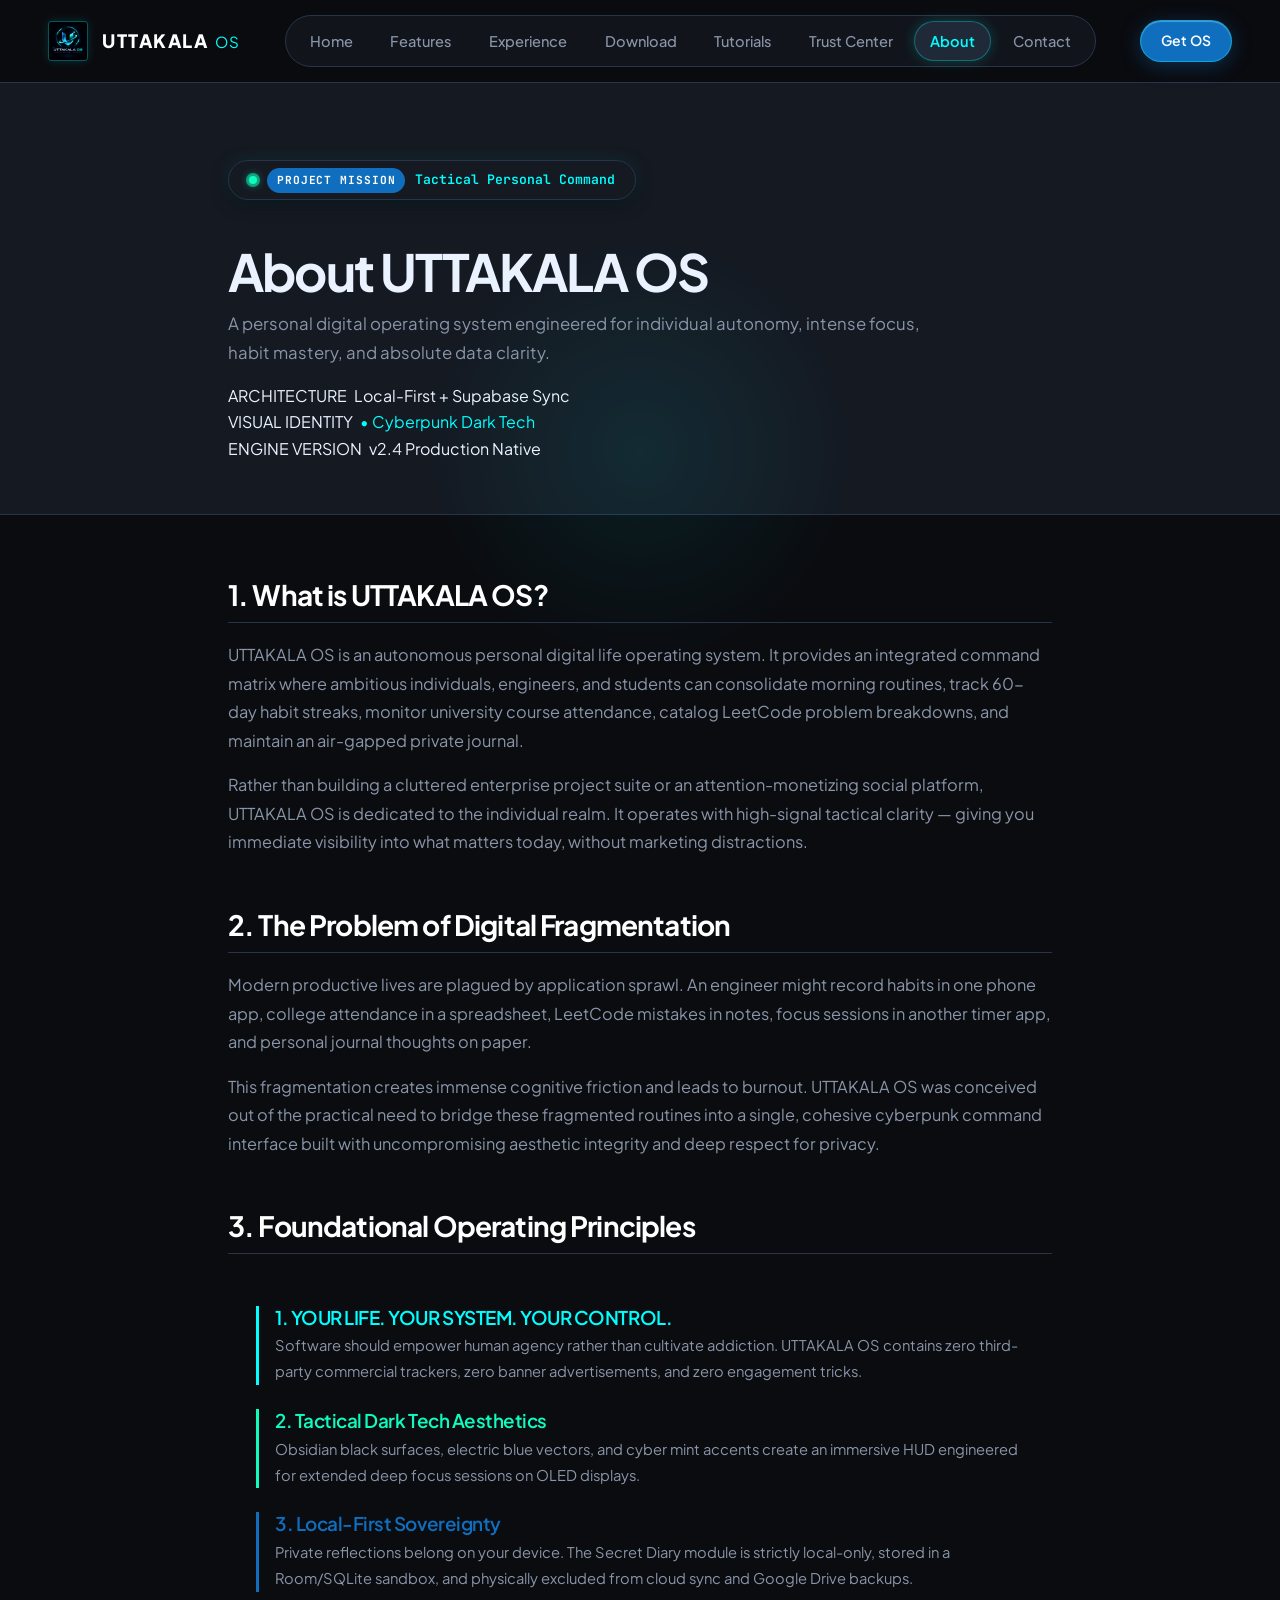
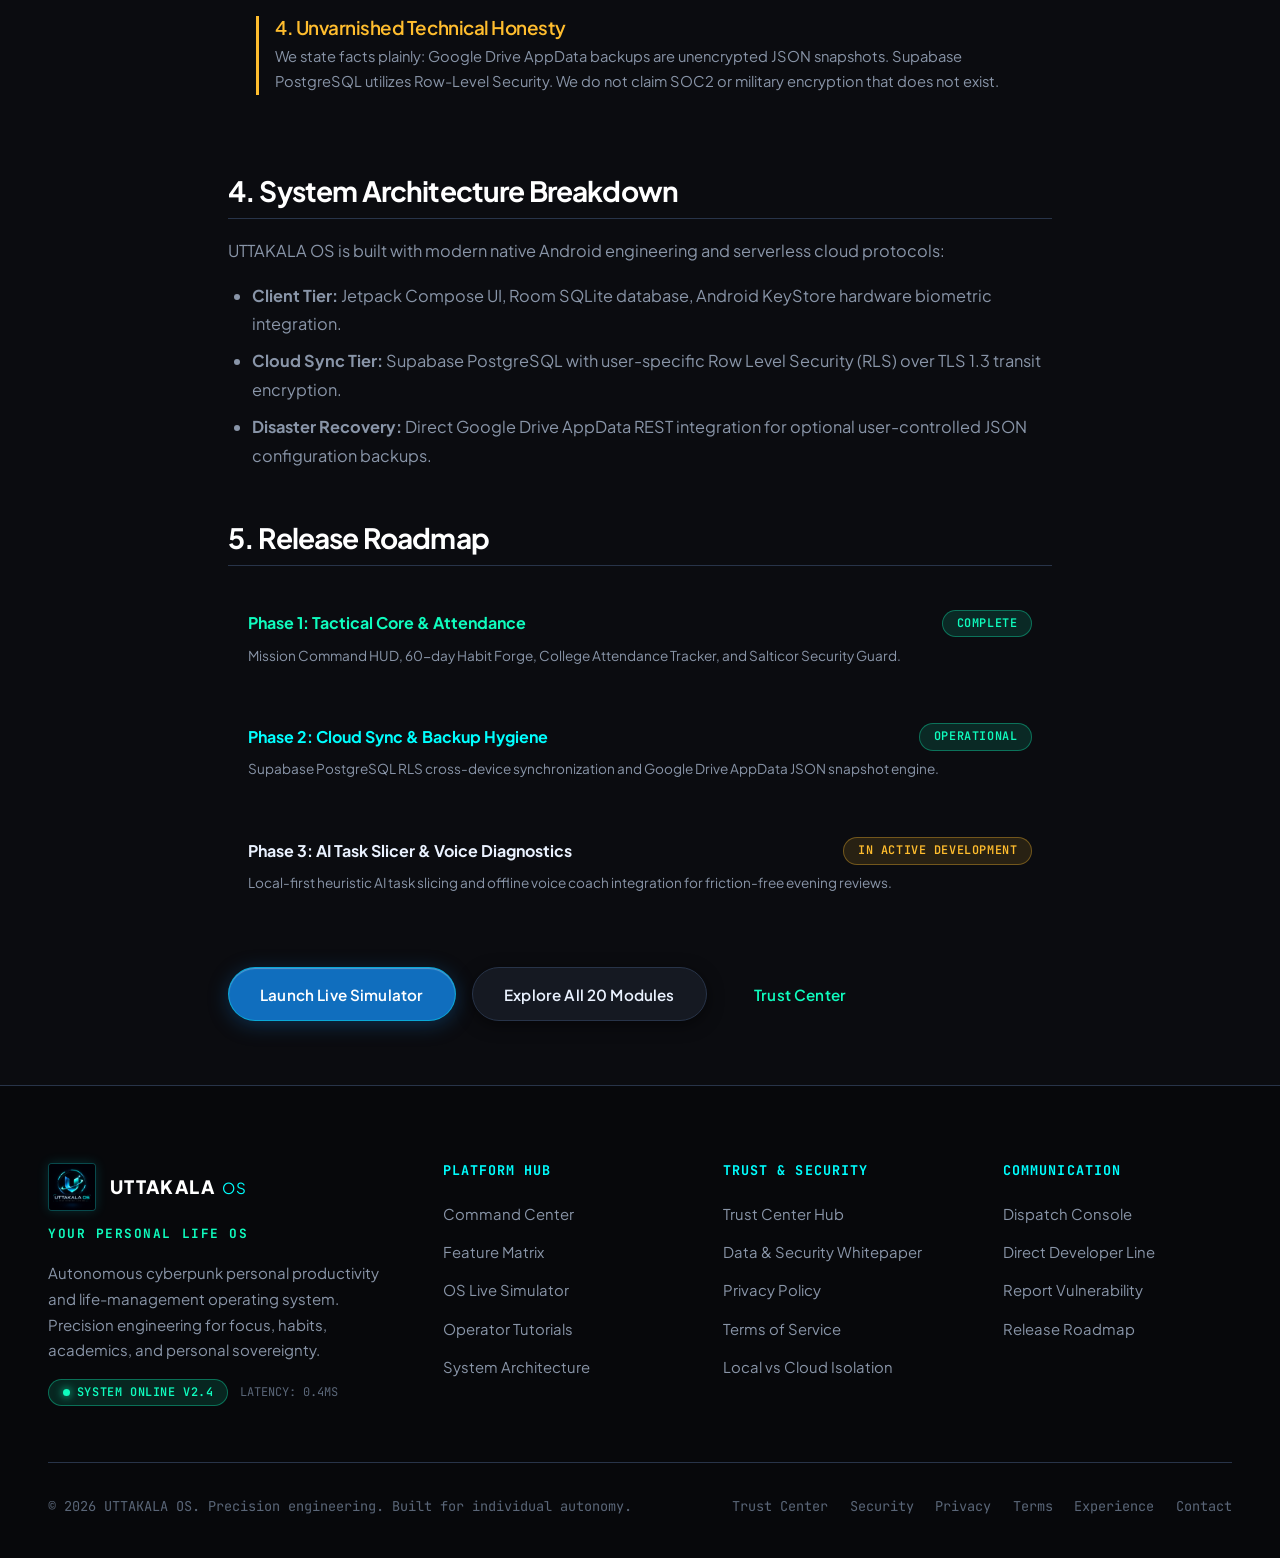
==== about.html @ 78f7bd68 "feat: publish UTTAKALA OS official website v3.0" ====
<!DOCTYPE html>
<html lang="en">
<head>
  <meta charset="UTF-8" />
  <meta name="viewport" content="width=device-width, initial-scale=1.0" />
  <title>About UTTAKALA OS — Philosophy, Architecture &amp; Vision</title>
  <meta name="description" content="Discover the origins, philosophy, and engineering foundations of UTTAKALA OS — an autonomous cyberpunk personal life operating system built for focus and sovereignty." />
  
  <link rel="canonical" href="https://YOUR-GITHUB-USERNAME.github.io/uttakala-os-website/about.html" />
    <!-- Favicon & Browser Branding -->
  <link rel="icon" type="image/svg+xml" href="./assets/images/favicon.svg" />
  <link rel="icon" type="image/png" sizes="32x32" href="./assets/images/favicon.png" />
  <link rel="apple-touch-icon" sizes="180x180" href="./assets/images/apple-touch-icon.png" />
  <meta name="theme-color" content="#0B0C10" />
  <meta name="msapplication-TileColor" content="#0B0C10" />

  <!-- Google Fonts: Plus Jakarta Sans & JetBrains Mono -->
  <link rel="preconnect" href="https://fonts.googleapis.com" />
  <link rel="preconnect" href="https://fonts.gstatic.com" crossorigin />
  <link href="https://fonts.googleapis.com/css2?family=JetBrains+Mono:wght@400;500;700&family=Plus+Jakarta+Sans:wght@300;400;500;600;700;800&display=swap" rel="stylesheet" />

  <!-- Main Stylesheet -->
  <link rel="stylesheet" href="./assets/css/style.css" />
</head>
<body>

  <!-- Ambient Light Orbs -->
  <div class="ambient-bg-glow" aria-hidden="true">
    <div class="ambient-orb-1"></div>
    <div class="ambient-orb-2"></div>
  </div>

  <!-- ================= SITE HEADER ================= -->
  <header class="site-header">
    <div class="container nav-container">
            <a href="./index.html" class="brand-link" aria-label="UTTAKALA OS Home">
        <img 
          src="./assets/images/uttakala-os-logo.png" 
          alt="UTTAKALA OS official logo" 
          class="brand-logo-img" 
          width="40" 
          height="40" 
          loading="eager" 
        />
        <span class="brand-title">
          <span class="brand-title-main">UTTAKALA</span>
          <span class="brand-title-sub">OS</span>
        </span>
      </a>

      <!-- Desktop Navigation -->
      <nav aria-label="Main Navigation">
        <ul class="nav-menu">
          <li class="nav-item"><a href="./index.html">Home</a></li>
          <li class="nav-item"><a href="./features.html">Features</a></li>
          <li class="nav-item"><a href="./experience.html">Experience</a></li>
          <li class="nav-item"><a href="./download.html">Download</a></li>
          <li class="nav-item"><a href="./tutorials.html">Tutorials</a></li>
          <li class="nav-item"><a href="./trust.html">Trust Center</a></li>
          <li class="nav-item"><a href="./about.html" class="active">About</a></li>
          <li class="nav-item"><a href="./contact.html">Contact</a></li>
        </ul>
      </nav>

      <!-- Desktop Action -->
      <div class="nav-actions">
        <a href="./download.html" class="btn btn-primary btn-sm btn-glow btn-magnetic">Get OS</a>
        <button class="mobile-nav-toggle" aria-label="Toggle navigation menu" aria-expanded="false">
          <svg class="icon-menu" viewBox="0 0 24 24" fill="none" stroke="currentColor" stroke-width="2" stroke-linecap="round" stroke-linejoin="round">
            <line x1="3" y1="12" x2="21" y2="12"></line>
            <line x1="3" y1="6" x2="21" y2="6"></line>
            <line x1="3" y1="18" x2="21" y2="18"></line>
          </svg>
          <svg class="icon-close" style="display:none;" viewBox="0 0 24 24" fill="none" stroke="currentColor" stroke-width="2" stroke-linecap="round" stroke-linejoin="round">
            <line x1="18" y1="6" x2="6" y2="18"></line>
            <line x1="6" y1="6" x2="18" y2="18"></line>
          </svg>
        </button>
      </div>
    </div>
  </header>

  <!-- Mobile Navigation Drawer -->
  <div class="mobile-drawer" role="dialog" aria-modal="true" aria-label="Mobile Navigation">
    <ul class="mobile-nav-list">
      <li><a href="./index.html">Home</a></li>
      <li><a href="./features.html">Features</a></li>
      <li><a href="./experience.html">Experience Simulator</a></li>
      <li><a href="./tutorials.html">Tutorials & Docs</a></li>
      <li><a href="./trust.html">Trust Center</a></li>
      <li><a href="./security.html">Data & Security</a></li>
      <li><a href="./privacy.html">Privacy Policy</a></li>
      <li><a href="./terms.html">Terms of Service</a></li>
      <li><a href="./about.html" class="active">About & Vision</a></li>
      <li><a href="./contact.html">Contact Support</a></li>
    </ul>
    <div class="mobile-drawer-cta">
      <a href="./experience.html" class="btn btn-primary">Launch Experience</a>
      <a href="./features.html" class="btn btn-secondary">Explore Features</a>
    </div>
  </div>

  <main>
    <!-- ================= EDITORIAL HEADER ================= -->
    <section class="doc-header">
      <div class="container container-narrow">
        <div class="hero-pill reveal">
          <span class="pulse-beacon"></span>
          <span class="hero-pill-tag">PROJECT MISSION</span>
          <span>Tactical Personal Command</span>
        </div>
        <h1 class="reveal delay-1" style="font-size: clamp(2rem, 4vw, 3.2rem); margin-top: 1rem; color: var(--text-primary);">
          About UTTAKALA OS
        </h1>
        <p class="reveal delay-2" style="color: var(--text-secondary); max-width: 720px; font-size: 1.05rem; margin-top: 0.75rem;">
          A personal digital operating system engineered for individual autonomy, intense focus, habit mastery, and absolute data clarity.
        </p>

        <div class="doc-meta-bar reveal delay-3">
          <div class="doc-meta-item">
            <span class="doc-meta-label">ARCHITECTURE</span>
            <span class="doc-meta-val">Local-First + Supabase Sync</span>
          </div>
          <div class="doc-meta-item">
            <span class="doc-meta-label">VISUAL IDENTITY</span>
            <span class="doc-meta-val" style="color: var(--highlight-cyan);">&bull; Cyberpunk Dark Tech</span>
          </div>
          <div class="doc-meta-item">
            <span class="doc-meta-label">ENGINE VERSION</span>
            <span class="doc-meta-val">v2.4 Production Native</span>
          </div>
        </div>
      </div>
    </section>

    <!-- ================= EDITORIAL BODY ================= -->
    <section class="doc-body">
      <div class="container container-narrow">
        
        <!-- 1. What is UTTAKALA OS? -->
        <article class="doc-section reveal">
          <h2>1. What is UTTAKALA OS?</h2>
          <p>
            UTTAKALA OS is an autonomous personal digital life operating system. It provides an integrated command matrix where ambitious individuals, engineers, and students can consolidate morning routines, track 60-day habit streaks, monitor university course attendance, catalog LeetCode problem breakdowns, and maintain an air-gapped private journal.
          </p>
          <p>
            Rather than building a cluttered enterprise project suite or an attention-monetizing social platform, UTTAKALA OS is dedicated to the individual realm. It operates with high-signal tactical clarity — giving you immediate visibility into what matters today, without marketing distractions.
          </p>
        </article>

        <!-- 2. Why It Was Created -->
        <article class="doc-section reveal delay-1">
          <h2>2. The Problem of Digital Fragmentation</h2>
          <p>
            Modern productive lives are plagued by application sprawl. An engineer might record habits in one phone app, college attendance in a spreadsheet, LeetCode mistakes in notes, focus sessions in another timer app, and personal journal thoughts on paper.
          </p>
          <p>
            This fragmentation creates immense cognitive friction and leads to burnout. UTTAKALA OS was conceived out of the practical need to bridge these fragmented routines into a single, cohesive cyberpunk command interface built with uncompromising aesthetic integrity and deep respect for privacy.
          </p>
        </article>

        <!-- 3. Core Principles -->
        <article class="doc-section reveal delay-2">
          <h2>3. Foundational Operating Principles</h2>
          <div class="hud-panel" style="margin: 1.5rem 0; padding: 1.75rem;">
            <div style="display: flex; flex-direction: column; gap: 1.5rem;">
              
              <div style="border-left: 3px solid var(--highlight-cyan); padding-left: 1rem;">
                <h4 style="color: var(--highlight-cyan); margin-bottom: 0.35rem;">1. YOUR LIFE. YOUR SYSTEM. YOUR CONTROL.</h4>
                <p style="margin-bottom: 0; font-size: 0.92rem; color: var(--text-secondary);">
                  Software should empower human agency rather than cultivate addiction. UTTAKALA OS contains zero third-party commercial trackers, zero banner advertisements, and zero engagement tricks.
                </p>
              </div>

              <div style="border-left: 3px solid var(--accent-mint); padding-left: 1rem;">
                <h4 style="color: var(--accent-mint); margin-bottom: 0.35rem;">2. Tactical Dark Tech Aesthetics</h4>
                <p style="margin-bottom: 0; font-size: 0.92rem; color: var(--text-secondary);">
                  Obsidian black surfaces, electric blue vectors, and cyber mint accents create an immersive HUD engineered for extended deep focus sessions on OLED displays.
                </p>
              </div>

              <div style="border-left: 3px solid var(--primary-blue); padding-left: 1rem;">
                <h4 style="color: var(--primary-blue); margin-bottom: 0.35rem;">3. Local-First Sovereignty</h4>
                <p style="margin-bottom: 0; font-size: 0.92rem; color: var(--text-secondary);">
                  Private reflections belong on your device. The Secret Diary module is strictly local-only, stored in a Room/SQLite sandbox, and physically excluded from cloud sync and Google Drive backups.
                </p>
              </div>

              <div style="border-left: 3px solid #FFBD2E; padding-left: 1rem;">
                <h4 style="color: #FFBD2E; margin-bottom: 0.35rem;">4. Unvarnished Technical Honesty</h4>
                <p style="margin-bottom: 0; font-size: 0.92rem; color: var(--text-secondary);">
                  We state facts plainly: Google Drive AppData backups are unencrypted JSON snapshots. Supabase PostgreSQL utilizes Row-Level Security. We do not claim SOC2 or military encryption that does not exist.
                </p>
              </div>

            </div>
          </div>
        </article>

        <!-- 4. System Architecture -->
        <article class="doc-section reveal delay-1" id="architecture">
          <h2>4. System Architecture Breakdown</h2>
          <p>
            UTTAKALA OS is built with modern native Android engineering and serverless cloud protocols:
          </p>
          <ul style="color: var(--text-secondary); line-height: 1.7; padding-left: 1.5rem;">
            <li><strong>Client Tier:</strong> Jetpack Compose UI, Room SQLite database, Android KeyStore hardware biometric integration.</li>
            <li><strong>Cloud Sync Tier:</strong> Supabase PostgreSQL with user-specific Row Level Security (RLS) over TLS 1.3 transit encryption.</li>
            <li><strong>Disaster Recovery:</strong> Direct Google Drive AppData REST integration for optional user-controlled JSON configuration backups.</li>
          </ul>
        </article>

        <!-- 5. Long-Term Roadmap -->
        <article class="doc-section reveal delay-2" id="roadmap">
          <h2>5. Release Roadmap</h2>
          <div style="display: flex; flex-direction: column; gap: 1rem; margin: 1.5rem 0;">
            <div class="hud-panel" style="padding: 1.25rem;">
              <div style="display: flex; justify-content: space-between; align-items: center; margin-bottom: 0.4rem;">
                <strong style="color: var(--accent-mint);">Phase 1: Tactical Core &amp; Attendance</strong>
                <span class="badge badge-available">Complete</span>
              </div>
              <p style="font-size: 0.85rem; color: var(--text-secondary); margin: 0;">
                Mission Command HUD, 60-day Habit Forge, College Attendance Tracker, and Salticor Security Guard.
              </p>
            </div>

            <div class="hud-panel" style="padding: 1.25rem;">
              <div style="display: flex; justify-content: space-between; align-items: center; margin-bottom: 0.4rem;">
                <strong style="color: var(--highlight-cyan);">Phase 2: Cloud Sync &amp; Backup Hygiene</strong>
                <span class="badge badge-available">Operational</span>
              </div>
              <p style="font-size: 0.85rem; color: var(--text-secondary); margin: 0;">
                Supabase PostgreSQL RLS cross-device synchronization and Google Drive AppData JSON snapshot engine.
              </p>
            </div>

            <div class="hud-panel" style="padding: 1.25rem;">
              <div style="display: flex; justify-content: space-between; align-items: center; margin-bottom: 0.4rem;">
                <strong style="color: #FFBD2E);">Phase 3: AI Task Slicer &amp; Voice Diagnostics</strong>
                <span class="badge badge-dev">In Active Development</span>
              </div>
              <p style="font-size: 0.85rem; color: var(--text-secondary); margin: 0;">
                Local-first heuristic AI task slicing and offline voice coach integration for friction-free evening reviews.
              </p>
            </div>
          </div>
        </article>

        <!-- Action Links -->
        <div style="margin-top: 2.5rem; display: flex; gap: 1rem; flex-wrap: wrap;" class="reveal">
          <a href="./experience.html" class="btn btn-primary btn-magnetic">Launch Live Simulator</a>
          <a href="./features.html" class="btn btn-secondary btn-magnetic">Explore All 20 Modules</a>
          <a href="./trust.html" class="btn btn-ghost btn-magnetic">Trust Center</a>
        </div>

      </div>
    </section>
  </main>

  <!-- ================= SITE FOOTER ================= -->
  <footer class="site-footer">
    <div class="container">
      <div class="footer-top">
                <div class="footer-brand">
          <a href="./index.html" class="footer-brand-link" aria-label="UTTAKALA OS Home">
            <img 
              src="./assets/images/uttakala-os-logo.png" 
              alt="UTTAKALA OS official logo" 
              class="footer-brand-logo" 
              width="48" 
              height="48" 
              loading="lazy" 
            />
            <div class="brand-title">
              <span class="brand-title-main">UTTAKALA</span>
              <span class="brand-title-sub">OS</span>
            </div>
          </a>
          <div class="footer-tagline">Your Personal Life OS</div>
          <p>
            Autonomous cyberpunk personal productivity and life-management operating system. Precision engineering for focus, habits, academics, and personal sovereignty.
          </p>
          <div style="margin-top: 1rem; display: flex; gap: 0.75rem; align-items: center;">
            <span class="badge badge-available"><span class="badge-dot"></span> System Online v2.4</span>
            <span style="font-family: var(--font-mono); font-size: 0.75rem; color: var(--text-muted);">LATENCY: 0.4MS</span>
          </div>
        </div>

        <div class="footer-col">
          <h4>Platform Hub</h4>
          <ul class="footer-links">
            <li><a href="./index.html">Command Center</a></li>
            <li><a href="./features.html">Feature Matrix</a></li>
            <li><a href="./experience.html">OS Live Simulator</a></li>
            <li><a href="./tutorials.html">Operator Tutorials</a></li>
            <li><a href="./about.html">System Architecture</a></li>
          </ul>
        </div>

        <div class="footer-col">
          <h4>Trust & Security</h4>
          <ul class="footer-links">
            <li><a href="./trust.html">Trust Center Hub</a></li>
            <li><a href="./security.html">Data & Security Whitepaper</a></li>
            <li><a href="./privacy.html">Privacy Policy</a></li>
            <li><a href="./terms.html">Terms of Service</a></li>
            <li><a href="./trust.html#compliance">Local vs Cloud Isolation</a></li>
          </ul>
        </div>

        <div class="footer-col">
          <h4>Communication</h4>
          <ul class="footer-links">
            <li><a href="./contact.html">Dispatch Console</a></li>
            <li><a href="mailto:uttakaladeba.codes@gmail.com">Direct Developer Line</a></li>
            <li><a href="./contact.html#security-report">Report Vulnerability</a></li>
            <li><a href="./about.html#roadmap">Release Roadmap</a></li>
          </ul>
        </div>
      </div>

      <div class="footer-bottom">
        <div>
          &copy; <span data-year>2026</span> UTTAKALA OS. Precision engineering. Built for individual autonomy.
        </div>
        <div class="footer-bottom-links">
          <a href="./trust.html">Trust Center</a>
          <a href="./security.html">Security</a>
          <a href="./privacy.html">Privacy</a>
          <a href="./terms.html">Terms</a>
          <a href="./experience.html">Experience</a>
          <a href="./contact.html">Contact</a>
        </div>
      </div>
    </div>
  </footer>

  <!-- Main JavaScript -->
  <script src="./assets/js/main.js"></script>
</body>
</html>
---- assets/css/style.css ----
/* ==========================================================================
   UTTAKALA OS — Cyberpunk Dark Tech Official Design System v3.0
   Obsidian Black #0B0C10 | Electric Blue #106EBE | Cyber Mint #0FFCBE | Electric Cyan #00FFFF
   ========================================================================== */

/* --- Custom Properties / Design Tokens --- */
:root {
  /* Core Cyberpunk Dark Tech Palette */
  --bg-obsidian: #0B0C10;           /* Primary Obsidian Black */
  --bg-surface: #151922;            /* Dark Tech Surface */
  --bg-surface-elevated: #202938;   /* Elevated HUD Surface */
  --bg-glass: rgba(21, 25, 34, 0.85);
  --bg-glass-card: rgba(32, 41, 56, 0.65);
  
  --primary-blue: #106EBE;          /* Electric Blue */
  --primary-blue-hover: #157dd8;
  --primary-blue-glow: rgba(16, 110, 190, 0.35);
  --primary-blue-subtle: rgba(16, 110, 190, 0.12);

  --accent-mint: #0FFCBE;           /* Cyber Mint */
  --accent-mint-hover: #34ffd0;
  --accent-mint-glow: rgba(15, 252, 190, 0.32);
  --accent-mint-subtle: rgba(15, 252, 190, 0.1);

  --highlight-cyan: #00FFFF;        /* Electric Cyan */
  --highlight-cyan-glow: rgba(0, 255, 255, 0.28);
  --highlight-cyan-subtle: rgba(0, 255, 255, 0.08);

  --text-primary: #EAF2FF;          /* Primary Light Ice Text */
  --text-secondary: #8995A8;        /* Slate Muted Text */
  --text-muted: #5A6678;           /* Subtle Dark Text */
  --border-color: #283449;          /* Precision Grid Borders */
  --border-subtle: rgba(40, 52, 73, 0.6);
  --border-glow: rgba(16, 110, 190, 0.5);

  /* Status Badges */
  --badge-avail-bg: rgba(15, 252, 190, 0.12);
  --badge-avail-text: #0FFCBE;
  --badge-avail-border: rgba(15, 252, 190, 0.35);

  --badge-dev-bg: rgba(255, 189, 46, 0.12);
  --badge-dev-text: #FFBD2E;
  --badge-dev-border: rgba(255, 189, 46, 0.35);

  --badge-planned-bg: rgba(137, 149, 168, 0.14);
  --badge-planned-text: #8995A8;
  --badge-planned-border: rgba(137, 149, 168, 0.3);

  /* Typography */
  --font-sans: 'Plus Jakarta Sans', -apple-system, BlinkMacSystemFont, 'Segoe UI', Roboto, sans-serif;
  --font-mono: 'JetBrains Mono', 'Fira Code', 'SF Mono', Consolas, monospace;

  /* Radii */
  --radius-xs: 4px;
  --radius-sm: 8px;
  --radius-md: 14px;
  --radius-lg: 20px;
  --radius-pill: 9999px;

  /* Shadows & Holographic Glows */
  --shadow-subtle: 0 4px 16px rgba(0, 0, 0, 0.5);
  --shadow-card: 0 8px 32px rgba(0, 0, 0, 0.65), 0 0 0 1px var(--border-color);
  --shadow-float: 0 20px 60px rgba(0, 0, 0, 0.8), 0 0 30px rgba(16, 110, 190, 0.2);
  --shadow-cyan-glow: 0 0 30px rgba(0, 255, 255, 0.25);
  --shadow-mint-glow: 0 0 30px rgba(15, 252, 190, 0.25);

  /* Transitions */
  --transition-fast: 160ms cubic-bezier(0.16, 1, 0.3, 1);
  --transition-normal: 280ms cubic-bezier(0.16, 1, 0.3, 1);
  --transition-slow: 500ms cubic-bezier(0.16, 1, 0.3, 1);
  --transition-bounce: 400ms cubic-bezier(0.34, 1.56, 0.64, 1);

  /* Layout */
  --container-max: 1240px;
  --container-narrow: 880px;
  --header-height: 82px;
}

/* --- Global Reset --- */
*, *::before, *::after {
  box-sizing: border-box;
  margin: 0;
  padding: 0;
}

html {
  font-size: 16px;
  scroll-behavior: smooth;
  -webkit-font-smoothing: antialiased;
  -moz-osx-font-smoothing: grayscale;
  background-color: var(--bg-obsidian);
  color: var(--text-primary);
}

body {
  font-family: var(--font-sans);
  background-color: var(--bg-obsidian);
  color: var(--text-primary);
  line-height: 1.65;
  min-height: 100vh;
  display: flex;
  flex-direction: column;
  overflow-x: hidden;
  position: relative;
}

/* --- Cyber Grid & Ambient Lighting Canvas --- */
.cyber-grid-canvas {
  position: fixed;
  top: 0;
  left: 0;
  right: 0;
  bottom: 0;
  pointer-events: none;
  z-index: 0;
  background-size: 48px 48px;
  background-image: 
    linear-gradient(to right, rgba(40, 52, 73, 0.22) 1px, transparent 1px),
    linear-gradient(to bottom, rgba(40, 52, 73, 0.22) 1px, transparent 1px);
  mask-image: radial-gradient(ellipse 90% 80% at 50% 30%, #000 30%, transparent 85%);
  -webkit-mask-image: radial-gradient(ellipse 90% 80% at 50% 30%, #000 30%, transparent 85%);
}

.ambient-light-orbs {
  position: absolute;
  top: 0;
  left: 50%;
  transform: translateX(-50%);
  width: 100vw;
  max-width: 1400px;
  height: 980px;
  pointer-events: none;
  z-index: 0;
  overflow: hidden;
}

.ambient-orb-blue {
  position: absolute;
  top: -140px;
  left: 10%;
  width: 620px;
  height: 620px;
  border-radius: 50%;
  background: radial-gradient(circle, rgba(16, 110, 190, 0.26) 0%, rgba(11, 12, 16, 0) 70%);
  filter: blur(80px);
  animation: orbShift 20s ease-in-out infinite alternate;
}

.ambient-orb-cyan {
  position: absolute;
  top: 100px;
  right: 10%;
  width: 580px;
  height: 580px;
  border-radius: 50%;
  background: radial-gradient(circle, rgba(0, 255, 255, 0.16) 0%, rgba(11, 12, 16, 0) 70%);
  filter: blur(85px);
  animation: orbShiftReverse 24s ease-in-out infinite alternate;
}

.ambient-orb-mint {
  position: absolute;
  top: 480px;
  left: 35%;
  width: 500px;
  height: 500px;
  border-radius: 50%;
  background: radial-gradient(circle, rgba(15, 252, 190, 0.14) 0%, rgba(11, 12, 16, 0) 70%);
  filter: blur(90px);
  animation: orbShift 22s ease-in-out infinite alternate-reverse;
}

@keyframes orbShift {
  0% { transform: translate(0, 0) scale(1); }
  50% { transform: translate(60px, 40px) scale(1.1); }
  100% { transform: translate(-40px, 70px) scale(0.92); }
}

@keyframes orbShiftReverse {
  0% { transform: translate(0, 0) scale(1); }
  50% { transform: translate(-50px, 45px) scale(1.08); }
  100% { transform: translate(45px, -30px) scale(0.95); }
}

/* Mouse light tracker on desktop */
.mouse-glow-canvas {
  position: fixed;
  top: 0;
  left: 0;
  width: 450px;
  height: 450px;
  border-radius: 50%;
  pointer-events: none;
  background: radial-gradient(circle, rgba(0, 255, 255, 0.08) 0%, transparent 70%);
  transform: translate(-50%, -50%);
  z-index: 1;
  transition: opacity 0.3s ease;
  will-change: transform;
}

/* --- Container Utility --- */
.container {
  width: 100%;
  max-width: var(--container-max);
  margin-left: auto;
  margin-right: auto;
  padding-left: 1.75rem;
  padding-right: 1.75rem;
  position: relative;
  z-index: 2;
}

.container-narrow {
  width: 100%;
  max-width: var(--container-narrow);
  margin-left: auto;
  margin-right: auto;
  padding-left: 1.75rem;
  padding-right: 1.75rem;
  position: relative;
  z-index: 2;
}

/* --- Typography System --- */
h1, h2, h3, h4, h5, h6 {
  color: var(--text-primary);
  line-height: 1.18;
  letter-spacing: -0.025em;
  font-weight: 700;
}

h1 {
  font-size: clamp(2.75rem, 6.2vw, 4.85rem);
  letter-spacing: -0.035em;
  line-height: 1.06;
}

h2 {
  font-size: clamp(2rem, 4.2vw, 3rem);
  letter-spacing: -0.03em;
  line-height: 1.15;
}

h3 {
  font-size: clamp(1.3rem, 2.4vw, 1.75rem);
  line-height: 1.25;
}

h4 {
  font-size: 1.18rem;
  font-weight: 600;
}

.text-gradient-cyan {
  background: linear-gradient(135deg, #FFFFFF 20%, var(--highlight-cyan) 80%, var(--accent-mint) 100%);
  -webkit-background-clip: text;
  -webkit-text-fill-color: transparent;
}

.text-gradient-blue {
  background: linear-gradient(135deg, #EAF2FF 30%, #54A3FF 70%, var(--primary-blue) 100%);
  -webkit-background-clip: text;
  -webkit-text-fill-color: transparent;
}

.text-mint {
  color: var(--accent-mint);
}

.text-cyan {
  color: var(--highlight-cyan);
}

.text-mono {
  font-family: var(--font-mono);
  letter-spacing: -0.02em;
}

p {
  color: var(--text-secondary);
  font-size: 1.05rem;
  line-height: 1.7;
  margin-bottom: 1rem;
}

p.lead {
  font-size: clamp(1.15rem, 2.4vw, 1.38rem);
  line-height: 1.62;
  color: var(--text-secondary);
  max-width: 760px;
}

a {
  color: var(--accent-mint);
  text-decoration: none;
  transition: color var(--transition-fast), border-color var(--transition-fast);
}

a:hover {
  color: var(--highlight-cyan);
}

img, svg {
  display: block;
  max-width: 100%;
}

/* --- Buttons & Interactive CTAs --- */
.btn {
  display: inline-flex;
  align-items: center;
  justify-content: center;
  gap: 0.65rem;
  font-family: var(--font-sans);
  font-size: 0.95rem;
  font-weight: 600;
  letter-spacing: 0.01em;
  padding: 0.85rem 1.95rem;
  border-radius: var(--radius-pill);
  border: 1px solid transparent;
  cursor: pointer;
  transition: transform var(--transition-bounce), background-color var(--transition-normal), box-shadow var(--transition-normal), border-color var(--transition-normal);
  text-align: center;
  text-decoration: none;
  white-space: nowrap;
  position: relative;
  overflow: hidden;
  will-change: transform;
}

.btn-primary {
  background-color: var(--primary-blue);
  color: #FFFFFF;
  border-color: rgba(0, 255, 255, 0.4);
  box-shadow: 0 4px 20px var(--primary-blue-glow), inset 0 1px 1px rgba(255, 255, 255, 0.3);
}

.btn-primary:hover {
  background-color: var(--primary-blue-hover);
  color: #FFFFFF;
  border-color: var(--highlight-cyan);
  box-shadow: 0 8px 30px var(--primary-blue-glow), 0 0 18px var(--highlight-cyan-glow);
  transform: translateY(-2px);
}

.btn-primary:active {
  transform: translateY(0);
}

.btn-secondary {
  background-color: var(--bg-surface);
  color: var(--text-primary);
  border-color: var(--border-color);
  box-shadow: var(--shadow-subtle);
}

.btn-secondary:hover {
  background-color: var(--bg-surface-elevated);
  border-color: var(--accent-mint);
  color: var(--accent-mint);
  box-shadow: 0 6px 24px rgba(0, 0, 0, 0.6), 0 0 16px var(--accent-mint-glow);
  transform: translateY(-2px);
}

.btn-mint {
  background-color: var(--accent-mint);
  color: #0B0C10;
  font-weight: 700;
  border-color: #34ffd0;
  box-shadow: 0 4px 22px var(--accent-mint-glow);
}

.btn-mint:hover {
  background-color: #34ffd0;
  color: #000000;
  box-shadow: 0 8px 32px var(--accent-mint-glow);
  transform: translateY(-2px);
}

.btn-outline-cyan {
  background-color: transparent;
  color: var(--highlight-cyan);
  border-color: rgba(0, 255, 255, 0.35);
}

.btn-outline-cyan:hover {
  background-color: var(--highlight-cyan-subtle);
  border-color: var(--highlight-cyan);
  box-shadow: 0 0 18px var(--highlight-cyan-glow);
  color: #FFFFFF;
}

.btn-sm {
  padding: 0.52rem 1.25rem;
  font-size: 0.875rem;
}

.btn-lg {
  padding: 1rem 2.45rem;
  font-size: 1.05rem;
}

/* --- Badges & Holographic Status Indicators --- */
.badge {
  display: inline-flex;
  align-items: center;
  gap: 0.45rem;
  padding: 0.32rem 0.85rem;
  border-radius: var(--radius-pill);
  font-family: var(--font-mono);
  font-size: 0.74rem;
  font-weight: 600;
  letter-spacing: 0.05em;
  text-transform: uppercase;
  border: 1px solid transparent;
  line-height: 1.3;
}

.badge-dot {
  width: 7px;
  height: 7px;
  border-radius: 50%;
  display: inline-block;
  position: relative;
}

.badge-available {
  background-color: var(--badge-avail-bg);
  color: var(--badge-avail-text);
  border-color: var(--badge-avail-border);
}
.badge-available .badge-dot {
  background-color: var(--accent-mint);
  box-shadow: 0 0 8px var(--accent-mint);
}

.badge-dev {
  background-color: var(--badge-dev-bg);
  color: var(--badge-dev-text);
  border-color: var(--badge-dev-border);
}
.badge-dev .badge-dot {
  background-color: #FFBD2E;
  box-shadow: 0 0 8px #FFBD2E;
}

.badge-planned {
  background-color: var(--badge-planned-bg);
  color: var(--badge-planned-text);
  border-color: var(--badge-planned-border);
}
.badge-planned .badge-dot {
  background-color: #8995A8;
}

.badge-cyber {
  background-color: var(--primary-blue-subtle);
  color: var(--highlight-cyan);
  border-color: rgba(0, 255, 255, 0.35);
  box-shadow: 0 0 14px rgba(0, 255, 255, 0.15);
}

/* Live beacon animation */
.pulse-beacon {
  width: 8px;
  height: 8px;
  border-radius: 50%;
  background-color: var(--accent-mint);
  position: relative;
  box-shadow: 0 0 8px var(--accent-mint);
}

.pulse-beacon::after {
  content: '';
  position: absolute;
  top: -3px;
  left: -3px;
  width: 14px;
  height: 14px;
  border-radius: 50%;
  background-color: rgba(15, 252, 190, 0.5);
  animation: beaconPulse 2s cubic-bezier(0.24, 0, 0.38, 1) infinite;
}

@keyframes beaconPulse {
  0% { transform: scale(0.6); opacity: 1; }
  100% { transform: scale(2.4); opacity: 0; }
}

/* --- Site Header / Sticky Navigation --- */
.site-header {
  position: sticky;
  top: 0;
  z-index: 1000;
  background-color: rgba(11, 12, 16, 0.85);
  backdrop-filter: blur(18px);
  -webkit-backdrop-filter: blur(18px);
  border-bottom: 1px solid var(--border-color);
  transition: background-color var(--transition-normal), box-shadow var(--transition-normal), border-color var(--transition-normal);
}

.site-header.scrolled {
  background-color: rgba(11, 12, 16, 0.95);
  box-shadow: 0 8px 30px rgba(0, 0, 0, 0.8), 0 0 20px rgba(16, 110, 190, 0.15);
  border-bottom-color: var(--border-glow);
}

.nav-container {
  display: flex;
  align-items: center;
  justify-content: space-between;
  height: var(--header-height);
}

.brand-link {
  display: flex;
  align-items: center;
  gap: 0.9rem;
  text-decoration: none;
  color: var(--text-primary);
  font-weight: 700;
  font-size: 1.15rem;
  letter-spacing: 0.02em;
  transition: opacity var(--transition-fast);
}

.brand-link:hover {
  opacity: 0.95;
}

.brand-logo-img {
  width: 40px;
  height: 40px;
  object-fit: contain;
  border-radius: var(--radius-xs);
  border: 1px solid rgba(0, 255, 255, 0.3);
  background: var(--bg-obsidian);
  flex-shrink: 0;
  box-shadow: 0 0 10px rgba(0, 255, 255, 0.15);
  transition: transform var(--transition-bounce), filter var(--transition-fast), box-shadow var(--transition-fast);
}

.brand-link:hover .brand-logo-img {
  transform: scale(1.08);
  filter: drop-shadow(0 0 12px var(--highlight-cyan));
  box-shadow: 0 0 18px rgba(0, 255, 255, 0.45);
}

.brand-symbol {
  width: 38px;
  height: 38px;
  flex-shrink: 0;
  transition: transform var(--transition-bounce), filter var(--transition-fast);
}

.brand-link:hover .brand-symbol {
  transform: rotate(6deg) scale(1.06);
  filter: drop-shadow(0 0 10px var(--highlight-cyan));
}

.brand-title {
  display: flex;
  align-items: baseline;
  gap: 0.4rem;
}

.brand-title-main {
  font-weight: 800;
  letter-spacing: 0.08em;
  color: #FFFFFF;
  font-size: 1.15rem;
}

.brand-title-sub {
  font-weight: 400;
  color: var(--highlight-cyan);
  font-size: 0.95rem;
  letter-spacing: 0.1em;
}

.nav-menu {
  display: flex;
  align-items: center;
  list-style: none;
  gap: 0.35rem;
  background: rgba(21, 25, 34, 0.7);
  padding: 0.3rem 0.5rem;
  border-radius: var(--radius-pill);
  border: 1px solid var(--border-color);
}

.nav-item a {
  display: inline-block;
  padding: 0.48rem 1rem;
  color: var(--text-secondary);
  font-size: 0.915rem;
  font-weight: 500;
  border-radius: var(--radius-pill);
  transition: all var(--transition-fast);
}

.nav-item a:hover {
  color: #FFFFFF;
  background-color: var(--primary-blue-subtle);
  text-shadow: 0 0 12px var(--highlight-cyan);
}

.nav-item a.active {
  color: var(--highlight-cyan);
  font-weight: 600;
  background-color: var(--bg-surface-elevated);
  box-shadow: 0 0 14px rgba(0, 255, 255, 0.2), inset 0 0 0 1px rgba(0, 255, 255, 0.3);
}

.nav-actions {
  display: flex;
  align-items: center;
  gap: 0.85rem;
}

.mobile-nav-toggle {
  display: none;
  background: var(--bg-surface);
  border: 1px solid var(--border-color);
  border-radius: var(--radius-md);
  padding: 0.55rem;
  color: var(--text-primary);
  cursor: pointer;
  align-items: center;
  justify-content: center;
  transition: all var(--transition-fast);
}

.mobile-nav-toggle:hover {
  border-color: var(--accent-mint);
  color: var(--accent-mint);
  box-shadow: 0 0 12px var(--accent-mint-glow);
}

.mobile-nav-toggle svg {
  width: 22px;
  height: 22px;
}

.mobile-drawer {
  display: none;
}

/* --- Cinematic Hero Section --- */
.hero-section {
  padding: clamp(4rem, 8vw, 7.5rem) 0 clamp(3.5rem, 6vw, 6rem);
  position: relative;
  overflow: visible;
}

.hero-content {
  text-align: center;
  max-width: 1040px;
  margin: 0 auto;
}

/* --- Hero Official Brand Logo Showcase --- */
.hero-logo-showcase {
  display: flex;
  justify-content: center;
  align-items: center;
  margin-bottom: 2rem;
  perspective: 1000px;
}

.hero-logo-frame {
  position: relative;
  display: inline-flex;
  align-items: center;
  justify-content: center;
  border-radius: var(--radius-lg);
  padding: 8px;
  background: rgba(21, 25, 34, 0.6);
  border: 1px solid rgba(0, 255, 255, 0.25);
  box-shadow: 0 0 30px rgba(0, 255, 255, 0.15), 0 0 60px rgba(16, 110, 190, 0.2);
  transition: transform var(--transition-normal), box-shadow var(--transition-normal);
}

.hero-logo-frame:hover {
  transform: translateY(-4px) scale(1.02);
  box-shadow: 0 0 45px rgba(0, 255, 255, 0.3), 0 0 80px rgba(16, 110, 190, 0.35);
  border-color: var(--highlight-cyan);
}

.hero-logo-halo {
  position: absolute;
  inset: -20px;
  border-radius: 50%;
  background: radial-gradient(circle, rgba(0, 255, 255, 0.22) 0%, rgba(16, 110, 190, 0.15) 45%, transparent 70%);
  filter: blur(24px);
  z-index: 0;
  pointer-events: none;
  animation: logoHaloPulse 5s ease-in-out infinite alternate;
}

@keyframes logoHaloPulse {
  0% {
    transform: scale(0.92);
    opacity: 0.6;
  }
  100% {
    transform: scale(1.1);
    opacity: 1;
  }
}

.hero-brand-logo {
  position: relative;
  z-index: 1;
  width: 150px;
  height: 150px;
  object-fit: contain;
  border-radius: var(--radius-md);
  background: var(--bg-obsidian);
  filter: drop-shadow(0 0 15px rgba(0, 255, 255, 0.3));
  transition: filter var(--transition-fast);
}

@media (max-width: 768px) {
  .hero-brand-logo {
    width: 120px;
    height: 120px;
  }
}

.hero-pill {
  display: inline-flex;
  align-items: center;
  gap: 0.65rem;
  background-color: var(--bg-surface);
  border: 1px solid var(--border-color);
  padding: 0.42rem 1.25rem;
  border-radius: var(--radius-pill);
  font-family: var(--font-mono);
  font-size: 0.82rem;
  font-weight: 600;
  color: var(--highlight-cyan);
  margin-bottom: 1.75rem;
  box-shadow: var(--shadow-subtle), 0 0 16px rgba(0, 255, 255, 0.12);
}

.hero-pill-tag {
  background-color: var(--primary-blue);
  color: #FFFFFF;
  font-size: 0.7rem;
  padding: 0.2rem 0.6rem;
  border-radius: var(--radius-pill);
  font-weight: 700;
  letter-spacing: 0.08em;
}

.hero-title {
  font-size: clamp(2.85rem, 6.5vw, 5rem);
  font-weight: 850;
  line-height: 1.05;
  letter-spacing: -0.035em;
  color: #FFFFFF;
  margin-bottom: 1.6rem;
  text-transform: uppercase;
}

.hero-lead {
  font-size: clamp(1.18rem, 2.4vw, 1.42rem);
  line-height: 1.65;
  color: var(--text-secondary);
  max-width: 780px;
  margin: 0 auto 2.75rem;
}

.hero-actions {
  display: flex;
  align-items: center;
  justify-content: center;
  gap: 1.25rem;
  flex-wrap: wrap;
  margin-bottom: 4.5rem;
}

/* 3D Perspective Stage */
.hero-stage-perspective {
  perspective: 1400px;
  position: relative;
  max-width: 1140px;
  margin: 0 auto;
}

/* Floating HUD Badges */
.hero-floating-badge {
  position: absolute;
  z-index: 10;
  background: var(--bg-surface-elevated);
  border: 1px solid var(--border-color);
  border-radius: var(--radius-md);
  padding: 0.85rem 1.25rem;
  box-shadow: var(--shadow-float), 0 0 20px rgba(0, 0, 0, 0.8);
  display: flex;
  align-items: center;
  gap: 0.75rem;
  font-size: 0.85rem;
  font-weight: 700;
  color: var(--text-primary);
  pointer-events: none;
  animation: floatBounce 6s ease-in-out infinite alternate;
}

.hero-floating-badge.badge-left {
  top: 15%;
  left: -32px;
  border-left: 3px solid var(--accent-mint);
  animation-delay: 0s;
}

.hero-floating-badge.badge-right {
  bottom: 20%;
  right: -32px;
  border-right: 3px solid var(--highlight-cyan);
  animation-delay: -3s;
}

@keyframes floatBounce {
  0% { transform: translateY(0px); }
  100% { transform: translateY(-16px); }
}

.hero-floating-badge svg {
  width: 20px;
  height: 20px;
  color: var(--accent-mint);
}

/* 3D Interactive Tilt Card */
.tilt-card {
  transform-style: preserve-3d;
  transition: transform var(--transition-fast) ease-out, box-shadow var(--transition-normal);
  will-change: transform;
}

/* --- Cyberpunk Device Showcase Frame --- */
.device-frame-browser {
  background: var(--bg-surface);
  border: 1px solid var(--border-color);
  border-radius: var(--radius-lg);
  box-shadow: var(--shadow-float), 0 0 40px rgba(16, 110, 190, 0.2);
  overflow: hidden;
  position: relative;
  transition: transform var(--transition-slow), box-shadow var(--transition-slow), border-color var(--transition-normal);
}

.device-frame-browser:hover {
  border-color: var(--border-glow);
  box-shadow: 0 30px 80px rgba(0, 0, 0, 0.9), 0 0 50px rgba(0, 255, 255, 0.25);
}

.device-browser-bar {
  background: #11151D;
  padding: 0.85rem 1.35rem;
  display: flex;
  align-items: center;
  justify-content: space-between;
  border-bottom: 1px solid var(--border-color);
}

.device-dots {
  display: flex;
  gap: 0.45rem;
}

.device-dot {
  width: 10px;
  height: 10px;
  border-radius: 50%;
  background: #3A433E;
}

.device-dot.dot-red { background: #FF5F56; box-shadow: 0 0 6px rgba(255, 95, 86, 0.5); }
.device-dot.dot-yellow { background: #FFBD2E; box-shadow: 0 0 6px rgba(255, 189, 46, 0.5); }
.device-dot.dot-green { background: var(--accent-mint); box-shadow: 0 0 6px var(--accent-mint); }

.device-address {
  font-size: 0.76rem;
  color: var(--accent-mint);
  background: rgba(15, 252, 190, 0.08);
  border: 1px solid rgba(15, 252, 190, 0.25);
  padding: 0.25rem 1.05rem;
  border-radius: var(--radius-pill);
  font-family: var(--font-mono);
  display: flex;
  align-items: center;
  gap: 0.5rem;
  letter-spacing: 0.04em;
}

.device-address svg {
  width: 12px;
  height: 12px;
}

.device-tag {
  font-size: 0.72rem;
  font-family: var(--font-mono);
  font-weight: 700;
  color: var(--text-muted);
  text-transform: uppercase;
  letter-spacing: 0.08em;
}

.device-screen-img {
  width: 100%;
  height: auto;
  display: block;
  cursor: zoom-in;
  transition: opacity var(--transition-normal);
}

.device-screen-img:hover {
  opacity: 0.96;
}

/* --- Section Formatting & Spacing --- */
.section {
  padding: clamp(4.5rem, 8vw, 7.5rem) 0;
  position: relative;
  z-index: 2;
}

.section-alt {
  background-color: #0E1015;
  border-top: 1px solid var(--border-color);
  border-bottom: 1px solid var(--border-color);
}

.section-header {
  text-align: center;
  max-width: 800px;
  margin: 0 auto clamp(2.75rem, 4.5vw, 4.5rem);
}

.section-header.text-left {
  text-align: left;
  margin-left: 0;
  margin-right: 0;
}

.section-label {
  display: inline-flex;
  align-items: center;
  gap: 0.4rem;
  font-family: var(--font-mono);
  font-size: 0.78rem;
  font-weight: 700;
  text-transform: uppercase;
  letter-spacing: 0.12em;
  color: var(--highlight-cyan);
  margin-bottom: 0.85rem;
}

.section-label::before {
  content: '//';
  color: var(--accent-mint);
}

.section-title {
  margin-bottom: 1.15rem;
}

.section-desc {
  font-size: 1.12rem;
  color: var(--text-secondary);
  line-height: 1.68;
}

/* --- Verified Metrics Strip --- */
.metrics-strip {
  display: grid;
  grid-template-columns: repeat(4, 1fr);
  gap: 1.5rem;
  padding: 2.25rem 2rem;
  background: var(--bg-surface);
  border: 1px solid var(--border-color);
  border-radius: var(--radius-lg);
  box-shadow: var(--shadow-subtle);
  margin-top: 4rem;
}

.metric-item {
  text-align: center;
  padding: 0 1rem;
  border-right: 1px solid var(--border-color);
}

.metric-item:last-child {
  border-right: none;
}

.metric-number {
  font-family: var(--font-mono);
  font-size: clamp(2rem, 3.6vw, 2.85rem);
  font-weight: 800;
  color: #FFFFFF;
  line-height: 1.1;
  margin-bottom: 0.35rem;
}

.metric-number span.metric-accent {
  color: var(--accent-mint);
}

.metric-label {
  font-size: 0.82rem;
  font-weight: 600;
  color: var(--text-secondary);
  text-transform: uppercase;
  letter-spacing: 0.06em;
}

/* --- Showcase Split Sections --- */
.showcase-split {
  display: grid;
  grid-template-columns: 1fr 1.25fr;
  gap: clamp(2.5rem, 5vw, 5.5rem);
  align-items: center;
  margin-bottom: clamp(4.5rem, 7vw, 7rem);
}

.showcase-split:last-child {
  margin-bottom: 0;
}

.showcase-split.reverse {
  grid-template-columns: 1.25fr 1fr;
}

.showcase-split.reverse .showcase-text {
  order: 2;
}

.showcase-split.reverse .showcase-media {
  order: 1;
}

.showcase-text h3 {
  font-size: clamp(1.85rem, 2.8vw, 2.4rem);
  font-weight: 750;
  color: #FFFFFF;
  margin-bottom: 1.15rem;
  line-height: 1.2;
}

.showcase-text p {
  font-size: 1.05rem;
  color: var(--text-secondary);
  line-height: 1.7;
  margin-bottom: 1.35rem;
}

.showcase-points {
  list-style: none;
  display: flex;
  flex-direction: column;
  gap: 1rem;
  margin: 1.75rem 0 2.25rem;
}

.showcase-point {
  display: flex;
  align-items: flex-start;
  gap: 0.85rem;
  font-size: 0.98rem;
  color: var(--text-primary);
}

.showcase-point-icon {
  width: 24px;
  height: 24px;
  border-radius: var(--radius-xs);
  background: var(--primary-blue-subtle);
  border: 1px solid rgba(0, 255, 255, 0.3);
  color: var(--highlight-cyan);
  display: flex;
  align-items: center;
  justify-content: center;
  flex-shrink: 0;
  font-size: 0.8rem;
  font-weight: 700;
  margin-top: 0.15rem;
}

.showcase-caption {
  font-size: 0.82rem;
  font-family: var(--font-mono);
  color: var(--text-muted);
  margin-top: 0.75rem;
  text-align: center;
  display: flex;
  align-items: center;
  justify-content: center;
  gap: 0.4rem;
}

/* --- Interactive Tabbed Feature Showcase --- */
.tabbed-showcase-nav {
  display: flex;
  justify-content: center;
  gap: 0.65rem;
  flex-wrap: wrap;
  margin-bottom: 3rem;
}

.tabbed-nav-btn {
  background: var(--bg-surface);
  border: 1px solid var(--border-color);
  padding: 0.65rem 1.45rem;
  border-radius: var(--radius-pill);
  font-family: var(--font-sans);
  font-size: 0.9rem;
  font-weight: 600;
  color: var(--text-secondary);
  cursor: pointer;
  transition: all var(--transition-normal);
  display: flex;
  align-items: center;
  gap: 0.5rem;
}

.tabbed-nav-btn:hover {
  border-color: var(--highlight-cyan);
  color: #FFFFFF;
}

.tabbed-nav-btn.active {
  background: var(--primary-blue);
  color: #FFFFFF;
  border-color: var(--highlight-cyan);
  box-shadow: 0 0 20px var(--primary-blue-glow);
}

.tab-pane {
  display: none;
  animation: fadeInPane 0.45s cubic-bezier(0.16, 1, 0.3, 1) forwards;
}

.tab-pane.active {
  display: block;
}

@keyframes fadeInPane {
  from { opacity: 0; transform: translateY(14px); }
  to { opacity: 1; transform: translateY(0); }
}

/* --- Category Matrix Grid (12 Domains) --- */
.category-matrix {
  display: grid;
  grid-template-columns: repeat(auto-fit, minmax(280px, 1fr));
  gap: 1.4rem;
}

.category-card {
  background-color: var(--bg-surface);
  border: 1px solid var(--border-color);
  border-radius: var(--radius-lg);
  padding: 1.85rem;
  display: flex;
  flex-direction: column;
  justify-content: space-between;
  transition: transform var(--transition-normal), border-color var(--transition-normal), box-shadow var(--transition-normal);
  text-decoration: none;
  color: inherit;
  position: relative;
  overflow: hidden;
}

.category-card::before {
  content: '';
  position: absolute;
  top: 0;
  left: 0;
  width: 100%;
  height: 2px;
  background: linear-gradient(90deg, transparent, var(--primary-blue), var(--highlight-cyan), transparent);
  opacity: 0;
  transition: opacity var(--transition-normal);
}

.category-card:hover {
  transform: translateY(-4px);
  border-color: var(--border-glow);
  box-shadow: var(--shadow-card), 0 0 24px rgba(16, 110, 190, 0.18);
}

.category-card:hover::before {
  opacity: 1;
}

.category-icon {
  width: 48px;
  height: 48px;
  border-radius: var(--radius-md);
  background: var(--primary-blue-subtle);
  border: 1px solid rgba(16, 110, 190, 0.35);
  color: var(--highlight-cyan);
  display: flex;
  align-items: center;
  justify-content: center;
  margin-bottom: 1.35rem;
  transition: transform var(--transition-bounce), color var(--transition-normal);
}

.category-card:hover .category-icon {
  transform: scale(1.08);
  color: var(--accent-mint);
  border-color: var(--accent-mint);
  box-shadow: 0 0 16px var(--accent-mint-glow);
}

.category-icon svg {
  width: 24px;
  height: 24px;
}

.category-title {
  font-size: 1.2rem;
  font-weight: 700;
  color: #FFFFFF;
  margin-bottom: 0.55rem;
}

.category-desc {
  font-size: 0.94rem;
  color: var(--text-secondary);
  line-height: 1.6;
  margin-bottom: 1.35rem;
  flex-grow: 1;
}

.category-count {
  font-size: 0.8rem;
  font-family: var(--font-mono);
  font-weight: 600;
  color: var(--text-muted);
  display: flex;
  align-items: center;
  justify-content: space-between;
  border-top: 1px solid var(--border-color);
  padding-top: 1rem;
}

/* --- FAQ Accordion --- */
.faq-accordion {
  max-width: 860px;
  margin: 0 auto;
  display: flex;
  flex-direction: column;
  gap: 1.15rem;
}

.faq-item {
  background: var(--bg-surface);
  border: 1px solid var(--border-color);
  border-radius: var(--radius-md);
  overflow: hidden;
  transition: border-color var(--transition-normal), box-shadow var(--transition-normal);
}

.faq-item:hover {
  border-color: rgba(0, 255, 255, 0.3);
}

.faq-item.open {
  border-color: var(--highlight-cyan);
  box-shadow: 0 0 20px rgba(0, 255, 255, 0.12);
}

.faq-trigger {
  width: 100%;
  padding: 1.45rem 1.85rem;
  display: flex;
  align-items: center;
  justify-content: space-between;
  background: none;
  border: none;
  font-family: var(--font-sans);
  font-size: 1.05rem;
  font-weight: 700;
  color: #FFFFFF;
  text-align: left;
  cursor: pointer;
  gap: 1rem;
}

.faq-chevron {
  width: 20px;
  height: 20px;
  flex-shrink: 0;
  color: var(--highlight-cyan);
  transition: transform var(--transition-bounce);
}

.faq-item.open .faq-chevron {
  transform: rotate(180deg);
  color: var(--accent-mint);
}

.faq-content {
  display: none;
  padding: 0 1.85rem 1.55rem;
  color: var(--text-secondary);
  font-size: 0.98rem;
  line-height: 1.68;
}

.faq-item.open .faq-content {
  display: block;
  animation: fadeInPane 0.3s ease;
}

/* --- Trust Center & Verification Callout Box --- */
.notice-box {
  background-color: var(--bg-surface);
  border: 1px solid var(--border-color);
  border-left: 4px solid var(--primary-blue);
  border-radius: var(--radius-md);
  padding: 1.45rem 1.75rem;
  margin: 2rem 0;
}

.notice-box.warning {
  border-left-color: #FFBD2E;
  background-color: rgba(255, 189, 46, 0.06);
}

.notice-box.security {
  border-left-color: var(--accent-mint);
  background-color: rgba(15, 252, 190, 0.05);
}

.notice-box-title {
  font-size: 1rem;
  font-weight: 700;
  color: #FFFFFF;
  margin-bottom: 0.45rem;
  display: flex;
  align-items: center;
  gap: 0.55rem;
}

.notice-box p {
  font-size: 0.94rem;
  color: var(--text-secondary);
  margin-bottom: 0;
  line-height: 1.65;
}

/* --- Final Call to Action Banner --- */
.cta-banner {
  background: linear-gradient(135deg, var(--bg-surface) 0%, var(--bg-surface-elevated) 100%);
  border: 1px solid var(--border-color);
  border-radius: var(--radius-xl);
  padding: clamp(3.5rem, 6vw, 5.5rem) clamp(2rem, 4.5vw, 4rem);
  text-align: center;
  box-shadow: var(--shadow-float), 0 0 50px rgba(16, 110, 190, 0.2);
  position: relative;
  overflow: hidden;
}

.cta-banner::before {
  content: '';
  position: absolute;
  top: -100px;
  right: -100px;
  width: 340px;
  height: 340px;
  border-radius: 50%;
  background: radial-gradient(circle, rgba(0, 255, 255, 0.16) 0%, transparent 70%);
  pointer-events: none;
}

.cta-banner h2 {
  font-size: clamp(2.2rem, 4.5vw, 3.2rem);
  color: #FFFFFF;
  margin-bottom: 1.25rem;
}

.cta-banner p {
  color: var(--text-secondary);
  max-width: 660px;
  margin: 0 auto 2.5rem;
  font-size: 1.18rem;
}

/* --- Features Filter Bar & Card System --- */
.filter-bar {
  display: flex;
  align-items: center;
  gap: 0.5rem;
  overflow-x: auto;
  padding: 0.5rem 0 1.5rem;
  margin-bottom: 2.25rem;
  scrollbar-width: thin;
}

.filter-btn {
  background: var(--bg-surface);
  border: 1px solid var(--border-color);
  border-radius: var(--radius-pill);
  padding: 0.48rem 1.15rem;
  font-size: 0.85rem;
  font-weight: 600;
  color: var(--text-secondary);
  cursor: pointer;
  white-space: nowrap;
  transition: all var(--transition-fast);
}

.filter-btn:hover {
  border-color: var(--highlight-cyan);
  color: #FFFFFF;
}

.filter-btn.active {
  background: var(--primary-blue);
  color: #FFFFFF;
  border-color: var(--highlight-cyan);
  box-shadow: 0 0 16px var(--primary-blue-glow);
}

.features-grid {
  display: grid;
  grid-template-columns: repeat(auto-fill, minmax(340px, 1fr));
  gap: 1.85rem;
}

.feature-card {
  background-color: var(--bg-surface);
  border: 1px solid var(--border-color);
  border-radius: var(--radius-lg);
  padding: 1.5rem;
  display: flex;
  flex-direction: column;
  transition: transform var(--transition-normal), box-shadow var(--transition-normal), border-color var(--transition-normal);
  position: relative;
  overflow: hidden;
}

.feature-card:hover {
  transform: translateY(-4px);
  border-color: var(--border-glow);
  box-shadow: var(--shadow-card), 0 0 24px rgba(16, 110, 190, 0.2);
}

.feature-thumb-wrap {
  position: relative;
  border-radius: var(--radius-md);
  overflow: hidden;
  margin-bottom: 1.35rem;
  background: #090B0E;
  border: 1px solid var(--border-color);
  aspect-ratio: 16 / 9;
  cursor: zoom-in;
}

.feature-thumb-img {
  width: 100%;
  height: 100%;
  object-fit: cover;
  transition: transform var(--transition-slow);
}

.feature-card:hover .feature-thumb-img {
  transform: scale(1.03);
}

.feature-thumb-overlay {
  position: absolute;
  inset: 0;
  background: rgba(11, 12, 16, 0.65);
  backdrop-filter: blur(4px);
  display: flex;
  align-items: center;
  justify-content: center;
  opacity: 0;
  transition: opacity var(--transition-normal);
  color: var(--highlight-cyan);
  font-size: 0.85rem;
  font-weight: 600;
  gap: 0.45rem;
}

.feature-thumb-wrap:hover .feature-thumb-overlay {
  opacity: 1;
}

.feature-card-header {
  display: flex;
  align-items: flex-start;
  justify-content: space-between;
  margin-bottom: 0.85rem;
  gap: 0.5rem;
}

.feature-category-tag {
  font-size: 0.72rem;
  font-family: var(--font-mono);
  font-weight: 700;
  color: var(--text-muted);
  text-transform: uppercase;
  letter-spacing: 0.06em;
}

.feature-title {
  font-size: 1.22rem;
  margin-bottom: 0.55rem;
  color: #FFFFFF;
  font-weight: 700;
}

.feature-desc {
  font-size: 0.94rem;
  color: var(--text-secondary);
  line-height: 1.6;
  margin-bottom: 1.35rem;
  flex-grow: 1;
}

.feature-footer {
  padding-top: 0.95rem;
  border-top: 1px solid var(--border-color);
  display: flex;
  align-items: center;
  justify-content: space-between;
  font-size: 0.8rem;
  color: var(--text-muted);
}

.feature-btn-inspect {
  background: none;
  border: none;
  color: var(--accent-mint);
  font-weight: 600;
  font-size: 0.84rem;
  cursor: pointer;
  display: inline-flex;
  align-items: center;
  gap: 0.3rem;
  transition: color var(--transition-fast);
}

.feature-btn-inspect:hover {
  color: var(--highlight-cyan);
  text-decoration: underline;
}

/* --- Tutorials Components --- */
.tutorial-player-container {
  background: var(--bg-surface);
  border-radius: var(--radius-xl);
  border: 1px solid var(--border-color);
  box-shadow: var(--shadow-float), 0 0 40px rgba(0, 0, 0, 0.9);
  overflow: hidden;
  margin-bottom: 3.5rem;
}

.tutorial-player-stage {
  position: relative;
  background: #07080B;
  aspect-ratio: 16 / 9;
  display: flex;
  align-items: center;
  justify-content: center;
  overflow: hidden;
}

.tutorial-stage-media {
  width: 100%;
  height: 100%;
  object-fit: contain;
  transition: opacity var(--transition-normal);
}

.tutorial-step-overlay {
  position: absolute;
  top: 1.25rem;
  left: 1.25rem;
  background: rgba(21, 25, 34, 0.9);
  backdrop-filter: blur(10px);
  border: 1px solid var(--border-color);
  border-radius: var(--radius-pill);
  padding: 0.35rem 1rem;
  display: flex;
  align-items: center;
  gap: 0.55rem;
  color: #FFFFFF;
  font-family: var(--font-mono);
  font-size: 0.82rem;
  font-weight: 600;
}

.tutorial-caption-overlay {
  position: absolute;
  bottom: 1.5rem;
  left: 1.5rem;
  right: 1.5rem;
  background: rgba(21, 25, 34, 0.94);
  backdrop-filter: blur(12px);
  border: 1px solid var(--border-color);
  border-radius: var(--radius-md);
  padding: 1.15rem 1.45rem;
  color: #FFFFFF;
  display: flex;
  align-items: center;
  justify-content: space-between;
  gap: 1rem;
}

.tutorial-caption-text h4 {
  color: #FFFFFF;
  font-size: 1rem;
  margin-bottom: 0.25rem;
}

.tutorial-caption-text p {
  color: var(--text-secondary);
  font-size: 0.86rem;
  margin-bottom: 0;
  line-height: 1.45;
}

.tutorial-player-controls {
  background: #11151D;
  padding: 1rem 1.5rem;
  display: flex;
  align-items: center;
  justify-content: space-between;
  border-top: 1px solid var(--border-color);
  gap: 1rem;
  flex-wrap: wrap;
}

.tutorial-play-btn {
  background: var(--primary-blue);
  border: none;
  width: 42px;
  height: 42px;
  border-radius: 50%;
  color: #FFFFFF;
  display: flex;
  align-items: center;
  justify-content: center;
  cursor: pointer;
  transition: transform var(--transition-fast), background var(--transition-fast), box-shadow var(--transition-fast);
  box-shadow: 0 0 16px var(--primary-blue-glow);
}

.tutorial-play-btn:hover {
  background: var(--primary-blue-hover);
  transform: scale(1.06);
  box-shadow: 0 0 24px var(--primary-blue-glow);
}

.tutorial-progress-wrap {
  flex-grow: 1;
  display: flex;
  align-items: center;
  gap: 0.95rem;
}

.tutorial-progress-bar {
  flex-grow: 1;
  height: 6px;
  background: rgba(255, 255, 255, 0.1);
  border-radius: var(--radius-pill);
  cursor: pointer;
  position: relative;
  overflow: hidden;
}

.tutorial-progress-fill {
  position: absolute;
  top: 0;
  left: 0;
  bottom: 0;
  background: var(--accent-mint);
  width: 25%;
  border-radius: var(--radius-pill);
  box-shadow: 0 0 10px var(--accent-mint);
  transition: width 0.2s linear;
}

.tutorial-time {
  font-size: 0.8rem;
  font-family: var(--font-mono);
  color: var(--accent-mint);
}

.tutorial-nav-btn {
  background: var(--bg-surface);
  border: 1px solid var(--border-color);
  color: #FFFFFF;
  padding: 0.45rem 0.95rem;
  border-radius: var(--radius-sm);
  font-size: 0.82rem;
  font-weight: 600;
  cursor: pointer;
  transition: all var(--transition-fast);
}

.tutorial-nav-btn:hover {
  border-color: var(--highlight-cyan);
  color: var(--highlight-cyan);
}

.tutorial-grid {
  display: grid;
  grid-template-columns: repeat(auto-fill, minmax(320px, 1fr));
  gap: 1.5rem;
}

.tutorial-card {
  background: var(--bg-surface);
  border: 1px solid var(--border-color);
  border-radius: var(--radius-lg);
  padding: 1.5rem;
  display: flex;
  flex-direction: column;
  transition: all var(--transition-normal);
  cursor: pointer;
}

.tutorial-card:hover {
  transform: translateY(-3px);
  border-color: var(--border-glow);
  box-shadow: var(--shadow-card);
}

.tutorial-card.active-tutorial {
  border-color: var(--accent-mint);
  box-shadow: 0 0 20px var(--accent-mint-glow);
}

.tutorial-card-meta {
  display: flex;
  align-items: center;
  justify-content: space-between;
  margin-bottom: 0.85rem;
}

.tutorial-duration {
  font-size: 0.76rem;
  font-family: var(--font-mono);
  color: var(--text-muted);
  display: flex;
  align-items: center;
  gap: 0.35rem;
}

/* --- Screenshot Inspection Lightbox --- */
.modal-overlay {
  position: fixed;
  inset: 0;
  background: rgba(11, 12, 16, 0.92);
  backdrop-filter: blur(16px);
  -webkit-backdrop-filter: blur(16px);
  z-index: 2000;
  display: flex;
  align-items: center;
  justify-content: center;
  padding: 1.5rem;
  opacity: 0;
  pointer-events: none;
  transition: opacity var(--transition-normal);
}

.modal-overlay.open {
  opacity: 1;
  pointer-events: auto;
}

.modal-content {
  background: var(--bg-surface);
  border: 1px solid var(--border-color);
  border-radius: var(--radius-lg);
  max-width: 1120px;
  width: 100%;
  max-height: 92vh;
  display: flex;
  flex-direction: column;
  overflow: hidden;
  box-shadow: var(--shadow-float), 0 0 50px rgba(0, 0, 0, 0.9);
  transform: scale(0.96);
  transition: transform var(--transition-normal);
}

.modal-overlay.open .modal-content {
  transform: scale(1);
}

.modal-header {
  padding: 1rem 1.6rem;
  background: #11151D;
  display: flex;
  align-items: center;
  justify-content: space-between;
  border-bottom: 1px solid var(--border-color);
}

.modal-title-group h3 {
  color: #FFFFFF;
  font-size: 1.1rem;
}

.modal-title-group p {
  color: var(--accent-mint);
  font-family: var(--font-mono);
  font-size: 0.76rem;
  margin-bottom: 0;
}

.modal-close-btn {
  background: none;
  border: 1px solid var(--border-color);
  color: var(--text-secondary);
  cursor: pointer;
  padding: 0.45rem;
  border-radius: var(--radius-sm);
  display: flex;
  align-items: center;
  justify-content: center;
  transition: all var(--transition-fast);
}

.modal-close-btn:hover {
  color: #FFFFFF;
  border-color: var(--highlight-cyan);
  box-shadow: 0 0 10px var(--highlight-cyan-glow);
}

.modal-body {
  padding: 1.25rem;
  overflow-y: auto;
  display: flex;
  align-items: center;
  justify-content: center;
  background: #090B0E;
}

.modal-img {
  max-width: 100%;
  max-height: 72vh;
  object-fit: contain;
  border-radius: var(--radius-sm);
  box-shadow: 0 10px 30px rgba(0, 0, 0, 0.6);
}

/* --- Legal & Documentation Layout (Trust Center, Privacy, Terms, Security) --- */
.doc-header {
  padding: clamp(3.5rem, 6vw, 5.5rem) 0 clamp(2.5rem, 4vw, 3.5rem);
  border-bottom: 1px solid var(--border-color);
  background-color: var(--bg-surface);
}

.reading-progress-bar {
  position: fixed;
  top: var(--header-height);
  left: 0;
  height: 3px;
  background: linear-gradient(90deg, var(--primary-blue), var(--highlight-cyan), var(--accent-mint));
  z-index: 1001;
  width: 0%;
  transition: width 0.1s ease;
  box-shadow: 0 0 10px var(--highlight-cyan);
}

.doc-layout {
  display: grid;
  grid-template-columns: 260px 1fr;
  gap: 3.5rem;
  align-items: flex-start;
  padding: clamp(3rem, 5vw, 5rem) 0;
}

.doc-toc-sticky {
  position: sticky;
  top: calc(var(--header-height) + 2rem);
  background: var(--bg-surface);
  border: 1px solid var(--border-color);
  border-radius: var(--radius-md);
  padding: 1.5rem;
}

.doc-toc-title {
  font-family: var(--font-mono);
  font-size: 0.8rem;
  font-weight: 700;
  text-transform: uppercase;
  letter-spacing: 0.08em;
  color: var(--highlight-cyan);
  margin-bottom: 1rem;
  padding-bottom: 0.5rem;
  border-bottom: 1px solid var(--border-color);
}

.doc-toc-list {
  list-style: none;
  display: flex;
  flex-direction: column;
  gap: 0.65rem;
}

.doc-toc-list a {
  font-size: 0.88rem;
  color: var(--text-secondary);
  display: block;
  transition: color var(--transition-fast);
}

.doc-toc-list a:hover {
  color: var(--accent-mint);
}

.doc-meta {
  display: flex;
  align-items: center;
  gap: 1.5rem;
  margin-top: 1.25rem;
  font-family: var(--font-mono);
  font-size: 0.82rem;
  color: var(--text-muted);
  flex-wrap: wrap;
}

.doc-meta-item {
  display: flex;
  align-items: center;
  gap: 0.45rem;
}

.doc-body {
  padding: clamp(2.5rem, 5vw, 4.5rem) 0;
}

.doc-section {
  margin-bottom: 3.25rem;
}

.doc-section h2 {
  font-size: 1.75rem;
  margin-bottom: 1.15rem;
  padding-bottom: 0.65rem;
  border-bottom: 1px solid var(--border-color);
  color: #FFFFFF;
}

.doc-section h3 {
  font-size: 1.25rem;
  margin-top: 1.75rem;
  margin-bottom: 0.75rem;
  color: var(--highlight-cyan);
}

.doc-section p, .doc-section li {
  font-size: 1.02rem;
  color: var(--text-secondary);
  line-height: 1.75;
}

.doc-section ul, .doc-section ol {
  padding-left: 1.65rem;
  margin-bottom: 1.35rem;
}

.doc-section li {
  margin-bottom: 0.55rem;
}

.doc-placeholder {
  display: inline-block;
  background-color: rgba(255, 189, 46, 0.12);
  border: 1px dashed rgba(255, 189, 46, 0.5);
  color: #FFBD2E;
  font-family: var(--font-mono);
  font-size: 0.88em;
  padding: 0.15rem 0.55rem;
  border-radius: var(--radius-xs);
  font-weight: 600;
}

.doc-table {
  width: 100%;
  border-collapse: collapse;
  margin: 1.75rem 0;
  font-size: 0.925rem;
  background-color: var(--bg-surface);
  border: 1px solid var(--border-color);
  border-radius: var(--radius-md);
  overflow: hidden;
}

.doc-table th, .doc-table td {
  padding: 1rem 1.25rem;
  text-align: left;
  border-bottom: 1px solid var(--border-color);
}

.doc-table th {
  background-color: #11151D;
  font-family: var(--font-mono);
  font-size: 0.82rem;
  text-transform: uppercase;
  letter-spacing: 0.05em;
  color: var(--highlight-cyan);
}

.doc-table tr:last-child td {
  border-bottom: none;
}

/* --- Contact Page Styles --- */
.contact-grid {
  display: grid;
  grid-template-columns: 1.15fr 0.85fr;
  gap: clamp(2rem, 4vw, 3.5rem);
  align-items: flex-start;
}

.contact-card {
  background-color: var(--bg-surface);
  border: 1px solid var(--border-color);
  border-radius: var(--radius-xl);
  padding: clamp(2rem, 3.5vw, 3rem);
  box-shadow: var(--shadow-subtle);
}

.contact-info-list {
  list-style: none;
  display: flex;
  flex-direction: column;
  gap: 1.5rem;
  margin-top: 1.75rem;
}

.contact-info-item {
  display: flex;
  align-items: flex-start;
  gap: 1rem;
}

.contact-info-icon {
  width: 44px;
  height: 44px;
  border-radius: var(--radius-md);
  background-color: var(--primary-blue-subtle);
  border: 1px solid rgba(0, 255, 255, 0.3);
  color: var(--highlight-cyan);
  display: flex;
  align-items: center;
  justify-content: center;
  flex-shrink: 0;
}

.contact-info-content h4 {
  font-size: 1.05rem;
  color: #FFFFFF;
  margin-bottom: 0.3rem;
}

.contact-info-content p {
  font-size: 0.94rem;
  margin-bottom: 0;
}

.contact-email-link {
  font-size: 1.08rem;
  font-family: var(--font-mono);
  font-weight: 600;
  color: var(--accent-mint);
  display: inline-flex;
  align-items: center;
  gap: 0.45rem;
  text-decoration: underline;
  text-underline-offset: 5px;
}

.contact-email-link:hover {
  color: var(--highlight-cyan);
}

/* --- Footer --- */
.site-footer {
  margin-top: auto;
  background-color: #07080B;
  border-top: 1px solid var(--border-color);
  padding: clamp(4rem, 6vw, 6rem) 0 2.5rem;
  position: relative;
  z-index: 2;
}

.footer-top {
  display: grid;
  grid-template-columns: 1.5fr repeat(3, 1fr);
  gap: clamp(2rem, 4vw, 3.5rem);
  margin-bottom: 3.5rem;
}

.footer-brand-link {
  display: inline-flex;
  align-items: center;
  gap: 0.85rem;
  text-decoration: none;
  margin-bottom: 0.75rem;
  transition: opacity var(--transition-fast);
}

.footer-brand-link:hover {
  opacity: 0.95;
}

.footer-brand-logo {
  width: 48px;
  height: 48px;
  object-fit: contain;
  border-radius: var(--radius-xs);
  border: 1px solid rgba(0, 255, 255, 0.25);
  background: var(--bg-obsidian);
  box-shadow: 0 0 12px rgba(0, 255, 255, 0.15);
  transition: transform var(--transition-normal), box-shadow var(--transition-fast);
}

.footer-brand-link:hover .footer-brand-logo {
  transform: scale(1.06);
  box-shadow: 0 0 18px rgba(0, 255, 255, 0.4);
}

.footer-tagline {
  font-family: var(--font-mono);
  font-size: 0.8rem;
  font-weight: 700;
  text-transform: uppercase;
  letter-spacing: 0.12em;
  color: var(--accent-mint);
  margin-bottom: 0.65rem;
}

.footer-brand p {
  font-size: 0.94rem;
  max-width: 340px;
  margin-top: 1rem;
  color: var(--text-secondary);
}

.footer-col h4 {
  font-family: var(--font-mono);
  font-size: 0.84rem;
  font-weight: 700;
  text-transform: uppercase;
  letter-spacing: 0.08em;
  color: var(--highlight-cyan);
  margin-bottom: 1.35rem;
}

.footer-links {
  list-style: none;
  display: flex;
  flex-direction: column;
  gap: 0.75rem;
}

.footer-links a {
  font-size: 0.93rem;
  color: var(--text-secondary);
  transition: color var(--transition-fast);
}

.footer-links a:hover {
  color: var(--accent-mint);
}

.footer-bottom {
  padding-top: 2rem;
  border-top: 1px solid var(--border-color);
  display: flex;
  align-items: center;
  justify-content: space-between;
  font-size: 0.85rem;
  font-family: var(--font-mono);
  color: var(--text-muted);
  flex-wrap: wrap;
  gap: 1rem;
}

.footer-bottom-links {
  display: flex;
  align-items: center;
  gap: 1.35rem;
}

.footer-bottom-links a {
  color: var(--text-muted);
  font-size: 0.85rem;
}

.footer-bottom-links a:hover {
  color: var(--accent-mint);
}

/* --- Scroll Reveal Animations --- */
.reveal {
  opacity: 0;
  transform: translateY(24px);
  transition: opacity 0.75s cubic-bezier(0.16, 1, 0.3, 1), transform 0.75s cubic-bezier(0.16, 1, 0.3, 1);
  will-change: opacity, transform;
}

.reveal.revealed {
  opacity: 1;
  transform: translateY(0);
}

.delay-1 { transition-delay: 100ms; }
.delay-2 { transition-delay: 200ms; }
.delay-3 { transition-delay: 300ms; }
.delay-4 { transition-delay: 400ms; }

/* --- Responsive Media Queries --- */
@media (max-width: 992px) {
  .showcase-split,
  .showcase-split.reverse {
    grid-template-columns: 1fr;
    gap: 2.25rem;
  }
  .showcase-split.reverse .showcase-text {
    order: 1;
  }
  .showcase-split.reverse .showcase-media {
    order: 2;
  }
  .hero-floating-badge {
    display: none;
  }
  .metrics-strip {
    grid-template-columns: repeat(2, 1fr);
    gap: 2rem;
  }
  .metric-item:nth-child(2) {
    border-right: none;
  }
  .doc-layout {
    grid-template-columns: 1fr;
    gap: 2rem;
  }
  .doc-toc-sticky {
    position: static;
  }
  .footer-top {
    grid-template-columns: 1fr 1fr;
  }
  .contact-grid {
    grid-template-columns: 1fr;
  }
}

@media (max-width: 768px) {
  .nav-menu, .nav-actions .btn-sm {
    display: none;
  }
  .mobile-nav-toggle {
    display: flex;
  }
  
  .mobile-drawer {
    display: block;
    position: fixed;
    top: var(--header-height);
    left: 0;
    right: 0;
    bottom: 0;
    background-color: var(--bg-obsidian);
    padding: 1.75rem;
    z-index: 999;
    transform: translateY(-100%);
    opacity: 0;
    pointer-events: none;
    transition: transform 0.3s cubic-bezier(0.16, 1, 0.3, 1), opacity 0.3s ease;
    border-bottom: 1px solid var(--border-color);
    overflow-y: auto;
  }
  
  .mobile-drawer.open {
    transform: translateY(0);
    opacity: 1;
    pointer-events: auto;
  }
  
  .mobile-nav-list {
    list-style: none;
    display: flex;
    flex-direction: column;
    gap: 0.85rem;
    margin-bottom: 2.25rem;
  }
  
  .mobile-nav-list a {
    display: block;
    font-size: 1.25rem;
    font-weight: 600;
    padding: 0.75rem 0.5rem;
    color: var(--text-primary);
    border-bottom: 1px solid var(--border-color);
  }
  
  .mobile-nav-list a.active {
    color: var(--accent-mint);
  }
  
  .mobile-drawer-cta {
    display: flex;
    flex-direction: column;
    gap: 0.85rem;
  }

  .metrics-strip {
    grid-template-columns: 1fr;
    gap: 1.75rem;
  }
  
  .metric-item {
    border-right: none;
    border-bottom: 1px solid var(--border-color);
    padding-bottom: 1.25rem;
  }

  .metric-item:last-child {
    border-bottom: none;
    padding-bottom: 0;
  }
  
  .footer-top {
    grid-template-columns: 1fr;
  }
  
  .footer-bottom {
    flex-direction: column;
    align-items: flex-start;
  }

  .tutorial-player-controls {
    flex-direction: column;
    align-items: flex-start;
  }

  .tutorial-progress-wrap {
    width: 100%;
  }
}

/* --- Respect prefers-reduced-motion --- */
@media (prefers-reduced-motion: reduce) {
  *, *::before, *::after {
    animation-duration: 0.01ms !important;
    animation-iteration-count: 1 !important;
    transition-duration: 0.01ms !important;
    scroll-behavior: auto !important;
  }
  .reveal {
    opacity: 1 !important;
    transform: none !important;
  }
  .ambient-orb-blue, .ambient-orb-cyan, .ambient-orb-mint, .hero-floating-badge {
    animation: none !important;
  }
  .tilt-card {
    transform: none !important;
  }
  .mouse-glow-canvas {
    display: none !important;
  }
}

/* ==========================================================================
   UTTAKALA OS — Download Center & Platform Distribution Portal Styles
   ========================================================================== */

.download-hero {
  padding: 8rem 0 4rem;
  text-align: center;
  position: relative;
}

.download-grid {
  display: grid;
  grid-template-columns: repeat(3, 1fr);
  gap: 2rem;
  margin: 3rem 0;
}

@media (max-width: 1024px) {
  .download-grid {
    grid-template-columns: 1fr;
    gap: 2rem;
  }
}

.dl-card {
  background: var(--bg-surface);
  border: 1px solid var(--border-color);
  border-radius: var(--radius-lg);
  padding: 2.25rem;
  display: flex;
  flex-direction: column;
  position: relative;
  overflow: hidden;
  transition: transform var(--transition-normal), border-color var(--transition-normal), box-shadow var(--transition-normal);
}

.dl-card:hover {
  transform: translateY(-6px);
  border-color: var(--border-glow);
  box-shadow: var(--shadow-float);
}

.dl-card.highlight {
  border-color: rgba(0, 255, 255, 0.4);
  box-shadow: 0 0 35px rgba(0, 255, 255, 0.12);
}

.dl-card-header {
  display: flex;
  justify-content: space-between;
  align-items: flex-start;
  margin-bottom: 1.5rem;
}

.dl-platform-icon {
  width: 56px;
  height: 56px;
  border-radius: var(--radius-md);
  background: var(--primary-blue-subtle);
  border: 1px solid var(--border-color);
  display: flex;
  align-items: center;
  justify-content: center;
  color: var(--highlight-cyan);
}

.dl-card.android-card .dl-platform-icon {
  background: var(--accent-mint-subtle);
  color: var(--accent-mint);
  border-color: rgba(15, 252, 190, 0.3);
}

.dl-card.ios-card .dl-platform-icon {
  background: rgba(234, 242, 255, 0.05);
  color: var(--text-primary);
  border-color: rgba(234, 242, 255, 0.15);
}

.dl-title {
  font-size: 1.5rem;
  font-weight: 700;
  color: var(--text-primary);
  margin-bottom: 0.35rem;
}

.dl-version-tag {
  font-family: var(--font-mono);
  font-size: 0.8rem;
  color: var(--text-secondary);
  display: flex;
  gap: 0.75rem;
  align-items: center;
  margin-bottom: 1.25rem;
}

.dl-meta-specs {
  list-style: none;
  padding: 0;
  margin: 0 0 1.5rem 0;
  border-top: 1px solid var(--border-subtle);
  border-bottom: 1px solid var(--border-subtle);
  padding: 1rem 0;
}

.dl-meta-specs li {
  display: flex;
  justify-content: space-between;
  font-size: 0.85rem;
  padding: 0.4rem 0;
}

.dl-meta-specs li span:first-child {
  color: var(--text-secondary);
}

.dl-meta-specs li span:last-child {
  font-family: var(--font-mono);
  color: var(--text-primary);
  font-weight: 600;
}

/* Checksum Container */
.checksum-block {
  background: rgba(11, 12, 16, 0.85);
  border: 1px solid var(--border-color);
  border-radius: var(--radius-sm);
  padding: 0.85rem 1rem;
  margin: 1.25rem 0;
}

.checksum-header {
  display: flex;
  justify-content: space-between;
  align-items: center;
  margin-bottom: 0.5rem;
  font-size: 0.75rem;
  text-transform: uppercase;
  letter-spacing: 0.05em;
  color: var(--text-secondary);
}

.checksum-value {
  font-family: var(--font-mono);
  font-size: 0.75rem;
  color: var(--highlight-cyan);
  word-break: break-all;
  line-height: 1.4;
  user-select: all;
}

.copy-hash-btn {
  background: transparent;
  border: 1px solid var(--border-color);
  color: var(--text-secondary);
  padding: 0.25rem 0.6rem;
  border-radius: var(--radius-xs);
  font-size: 0.75rem;
  cursor: pointer;
  display: inline-flex;
  align-items: center;
  gap: 0.35rem;
  transition: all var(--transition-fast);
}

.copy-hash-btn:hover {
  background: var(--primary-blue-subtle);
  border-color: var(--primary-blue);
  color: var(--text-primary);
}

.copy-hash-btn.copied {
  background: var(--badge-avail-bg);
  border-color: var(--accent-mint);
  color: var(--accent-mint);
}

/* Action buttons */
.dl-actions {
  margin-top: auto;
  display: flex;
  flex-direction: column;
  gap: 0.75rem;
}

.btn-download-primary {
  display: flex;
  align-items: center;
  justify-content: center;
  gap: 0.65rem;
  width: 100%;
  padding: 0.9rem 1.5rem;
  border-radius: var(--radius-md);
  font-weight: 700;
  font-size: 0.95rem;
  background: linear-gradient(135deg, var(--primary-blue), #1884e8);
  color: #fff;
  border: 1px solid rgba(255, 255, 255, 0.15);
  box-shadow: 0 4px 20px rgba(16, 110, 190, 0.4);
  text-decoration: none;
  transition: all var(--transition-normal);
}

.btn-download-primary:hover {
  background: linear-gradient(135deg, #157dd8, #2a94f8);
  box-shadow: 0 6px 28px rgba(16, 110, 190, 0.6);
  transform: translateY(-2px);
  color: #fff;
}

.btn-download-secondary {
  display: flex;
  align-items: center;
  justify-content: center;
  gap: 0.5rem;
  width: 100%;
  padding: 0.75rem 1.25rem;
  border-radius: var(--radius-md);
  font-weight: 600;
  font-size: 0.85rem;
  background: rgba(32, 41, 56, 0.7);
  color: var(--text-primary);
  border: 1px solid var(--border-color);
  text-decoration: none;
  transition: all var(--transition-normal);
}

.btn-download-secondary:hover {
  background: rgba(40, 52, 73, 0.9);
  border-color: var(--primary-blue);
  color: #fff;
}

.btn-disabled {
  opacity: 0.6;
  cursor: not-allowed;
  pointer-events: none;
  background: rgba(32, 41, 56, 0.4);
  border: 1px dashed var(--border-color);
  color: var(--text-muted);
}

/* Verification Guide Terminal */
.verification-terminal {
  background: #06070a;
  border: 1px solid var(--border-color);
  border-radius: var(--radius-lg);
  overflow: hidden;
  margin: 3rem 0;
  box-shadow: var(--shadow-card);
}

.terminal-header {
  background: rgba(21, 25, 34, 0.95);
  border-bottom: 1px solid var(--border-color);
  padding: 0.75rem 1.25rem;
  display: flex;
  align-items: center;
  justify-content: space-between;
}

.terminal-dots {
  display: flex;
  gap: 0.4rem;
}

.terminal-dot {
  width: 10px;
  height: 10px;
  border-radius: 50%;
  background: #2a3547;
}

.terminal-dot:nth-child(1) { background: #ff5f56; }
.terminal-dot:nth-child(2) { background: #ffbd2e; }
.terminal-dot:nth-child(3) { background: #27c93f; }

.terminal-title {
  font-family: var(--font-mono);
  font-size: 0.8rem;
  color: var(--text-secondary);
}

.terminal-body {
  padding: 1.5rem 1.75rem;
  font-family: var(--font-mono);
  font-size: 0.85rem;
  line-height: 1.7;
}

.terminal-command {
  color: var(--accent-mint);
  margin-bottom: 0.75rem;
  word-break: break-all;
}

.terminal-comment {
  color: var(--text-muted);
}

.terminal-output {
  color: var(--text-secondary);
  border-left: 2px solid var(--primary-blue);
  padding-left: 1rem;
  margin: 0.75rem 0 1.5rem 0;
}

/* Requirements & Specs Table */
.specs-table-wrapper {
  overflow-x: auto;
  margin: 2rem 0;
  border: 1px solid var(--border-color);
  border-radius: var(--radius-lg);
  background: var(--bg-surface);
}

.specs-table {
  width: 100%;
  border-collapse: collapse;
  font-size: 0.9rem;
}

.specs-table th {
  background: rgba(21, 25, 34, 0.95);
  color: var(--text-primary);
  font-weight: 700;
  text-align: left;
  padding: 1.1rem 1.25rem;
  border-bottom: 1px solid var(--border-color);
}

.specs-table td {
  padding: 1rem 1.25rem;
  border-bottom: 1px solid var(--border-subtle);
  color: var(--text-secondary);
}

.specs-table tr:last-child td {
  border-bottom: none;
}

.specs-table tr:hover td {
  background: rgba(16, 110, 190, 0.04);
}
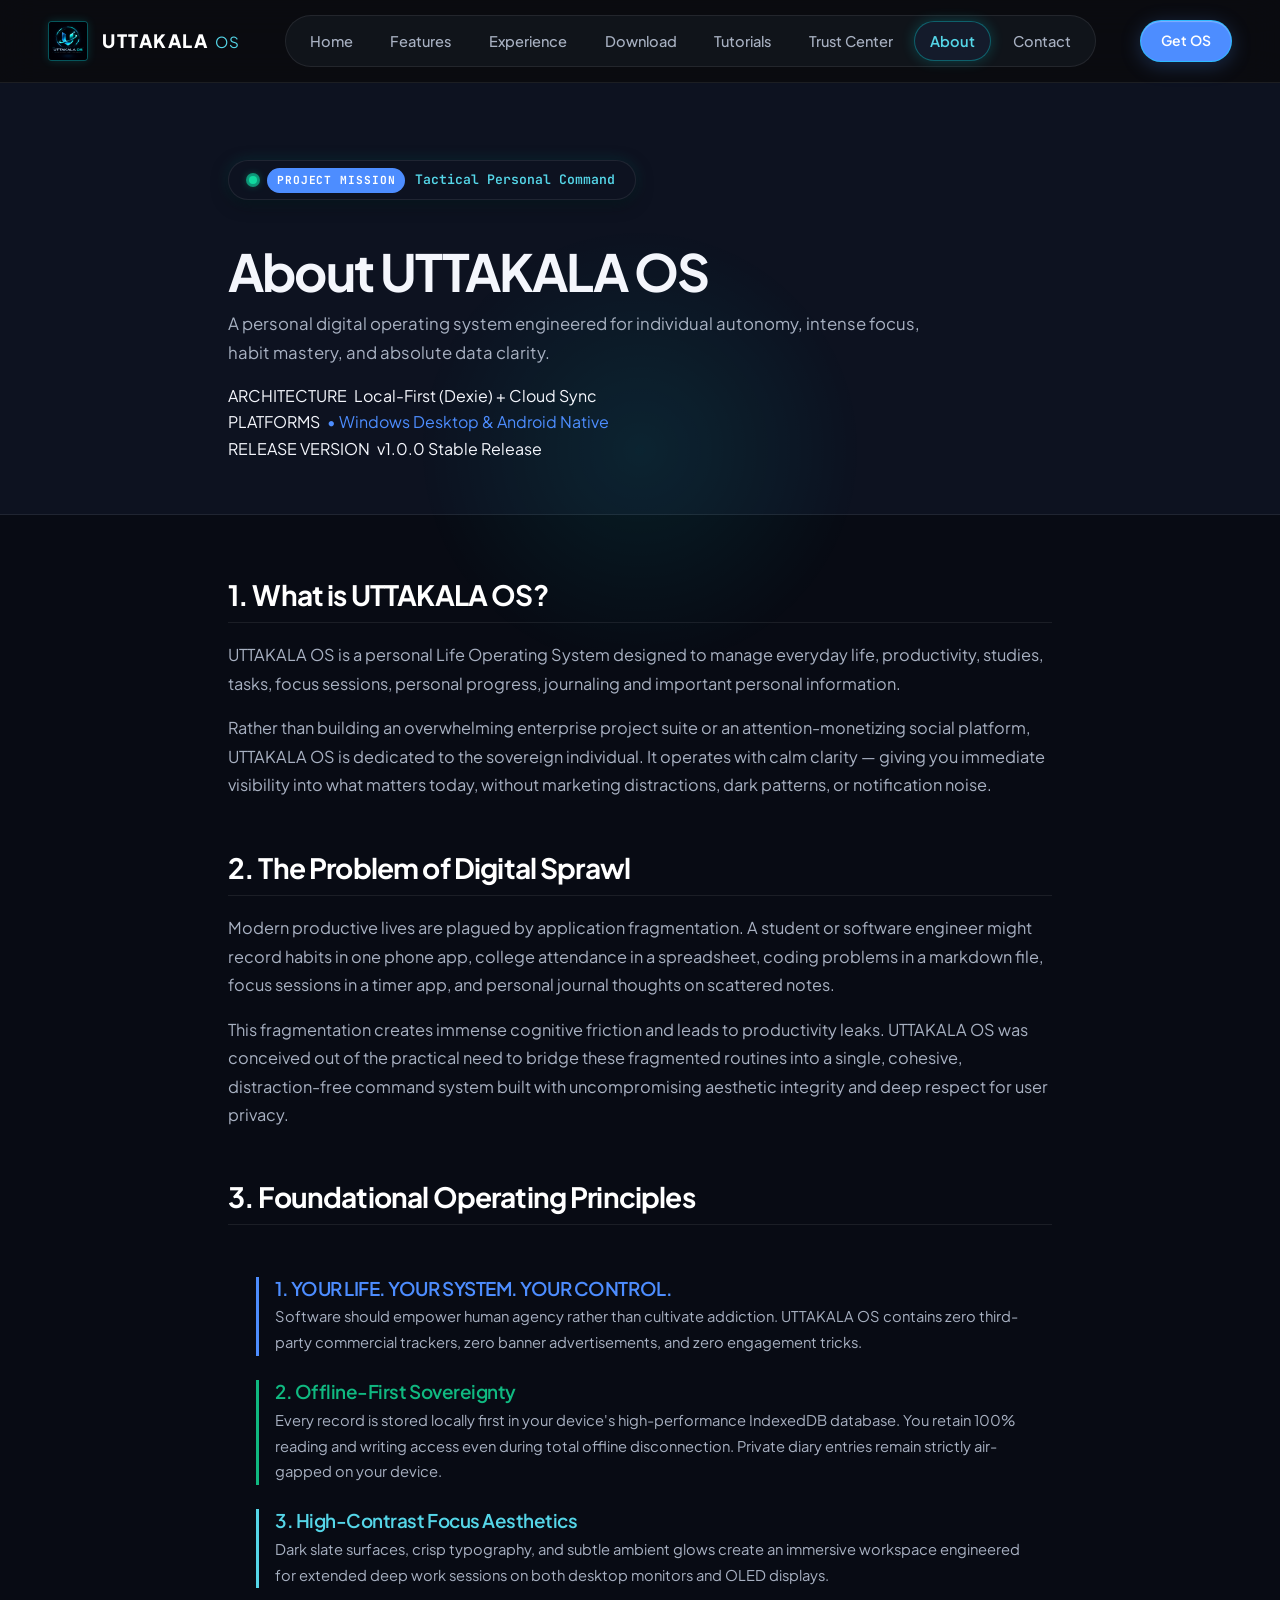
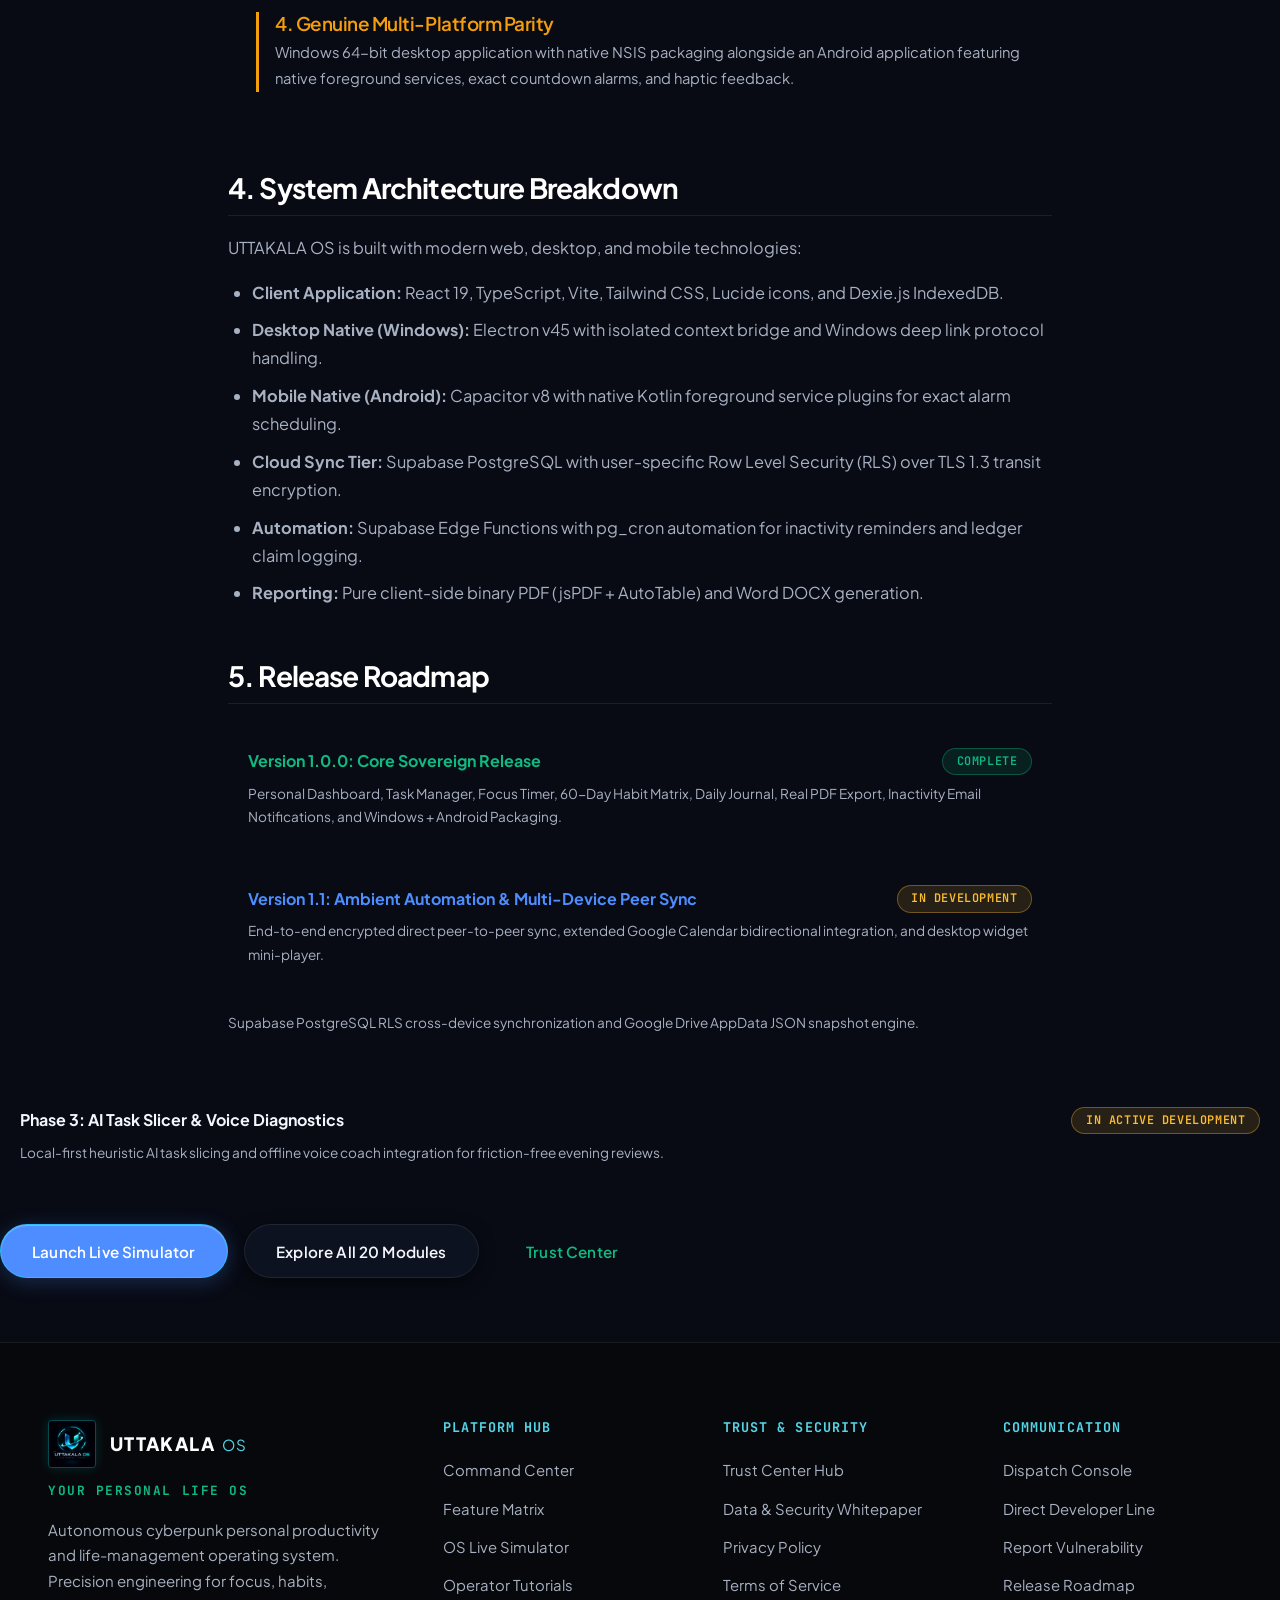
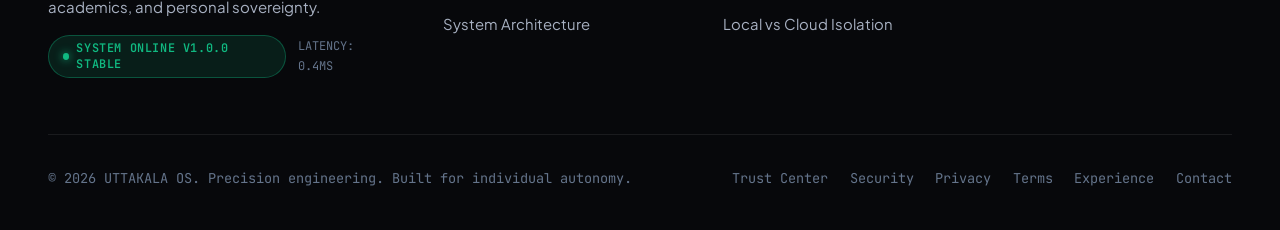
==== commit e0b03266: "feat: update official UTTAKALA OS website" ====
--- a/about.html
+++ b/about.html
@@ -6,7 +6,7 @@
   <title>About UTTAKALA OS — Philosophy, Architecture &amp; Vision</title>
   <meta name="description" content="Discover the origins, philosophy, and engineering foundations of UTTAKALA OS — an autonomous cyberpunk personal life operating system built for focus and sovereignty." />
   
-  <link rel="canonical" href="https://YOUR-GITHUB-USERNAME.github.io/uttakala-os-website/about.html" />
+  <link rel="canonical" href="https://uttakaladebagarnaik.github.io/uttakala-os-website/about.html" />
     <!-- Favicon & Browser Branding -->
   <link rel="icon" type="image/svg+xml" href="./assets/images/favicon.svg" />
   <link rel="icon" type="image/png" sizes="32x32" href="./assets/images/favicon.png" />
@@ -119,15 +119,15 @@
         <div class="doc-meta-bar reveal delay-3">
           <div class="doc-meta-item">
             <span class="doc-meta-label">ARCHITECTURE</span>
-            <span class="doc-meta-val">Local-First + Supabase Sync</span>
+            <span class="doc-meta-val">Local-First (Dexie) + Cloud Sync</span>
           </div>
           <div class="doc-meta-item">
-            <span class="doc-meta-label">VISUAL IDENTITY</span>
-            <span class="doc-meta-val" style="color: var(--highlight-cyan);">&bull; Cyberpunk Dark Tech</span>
+            <span class="doc-meta-label">PLATFORMS</span>
+            <span class="doc-meta-val" style="color: var(--primary-blue);">&bull; Windows Desktop &amp; Android Native</span>
           </div>
           <div class="doc-meta-item">
-            <span class="doc-meta-label">ENGINE VERSION</span>
-            <span class="doc-meta-val">v2.4 Production Native</span>
+            <span class="doc-meta-label">RELEASE VERSION</span>
+            <span class="doc-meta-val">v1.0.0 Stable Release</span>
           </div>
         </div>
       </div>
@@ -141,21 +141,21 @@
         <article class="doc-section reveal">
           <h2>1. What is UTTAKALA OS?</h2>
           <p>
-            UTTAKALA OS is an autonomous personal digital life operating system. It provides an integrated command matrix where ambitious individuals, engineers, and students can consolidate morning routines, track 60-day habit streaks, monitor university course attendance, catalog LeetCode problem breakdowns, and maintain an air-gapped private journal.
-          </p>
-          <p>
-            Rather than building a cluttered enterprise project suite or an attention-monetizing social platform, UTTAKALA OS is dedicated to the individual realm. It operates with high-signal tactical clarity — giving you immediate visibility into what matters today, without marketing distractions.
+            UTTAKALA OS is a personal Life Operating System designed to manage everyday life, productivity, studies, tasks, focus sessions, personal progress, journaling and important personal information.
+          </p>
+          <p>
+            Rather than building an overwhelming enterprise project suite or an attention-monetizing social platform, UTTAKALA OS is dedicated to the sovereign individual. It operates with calm clarity — giving you immediate visibility into what matters today, without marketing distractions, dark patterns, or notification noise.
           </p>
         </article>
 
         <!-- 2. Why It Was Created -->
         <article class="doc-section reveal delay-1">
-          <h2>2. The Problem of Digital Fragmentation</h2>
-          <p>
-            Modern productive lives are plagued by application sprawl. An engineer might record habits in one phone app, college attendance in a spreadsheet, LeetCode mistakes in notes, focus sessions in another timer app, and personal journal thoughts on paper.
-          </p>
-          <p>
-            This fragmentation creates immense cognitive friction and leads to burnout. UTTAKALA OS was conceived out of the practical need to bridge these fragmented routines into a single, cohesive cyberpunk command interface built with uncompromising aesthetic integrity and deep respect for privacy.
+          <h2>2. The Problem of Digital Sprawl</h2>
+          <p>
+            Modern productive lives are plagued by application fragmentation. A student or software engineer might record habits in one phone app, college attendance in a spreadsheet, coding problems in a markdown file, focus sessions in a timer app, and personal journal thoughts on scattered notes.
+          </p>
+          <p>
+            This fragmentation creates immense cognitive friction and leads to productivity leaks. UTTAKALA OS was conceived out of the practical need to bridge these fragmented routines into a single, cohesive, distraction-free command system built with uncompromising aesthetic integrity and deep respect for user privacy.
           </p>
         </article>
 
@@ -165,31 +165,31 @@
           <div class="hud-panel" style="margin: 1.5rem 0; padding: 1.75rem;">
             <div style="display: flex; flex-direction: column; gap: 1.5rem;">
               
-              <div style="border-left: 3px solid var(--highlight-cyan); padding-left: 1rem;">
-                <h4 style="color: var(--highlight-cyan); margin-bottom: 0.35rem;">1. YOUR LIFE. YOUR SYSTEM. YOUR CONTROL.</h4>
+              <div style="border-left: 3px solid var(--primary-blue); padding-left: 1rem;">
+                <h4 style="color: var(--primary-blue); margin-bottom: 0.35rem;">1. YOUR LIFE. YOUR SYSTEM. YOUR CONTROL.</h4>
                 <p style="margin-bottom: 0; font-size: 0.92rem; color: var(--text-secondary);">
                   Software should empower human agency rather than cultivate addiction. UTTAKALA OS contains zero third-party commercial trackers, zero banner advertisements, and zero engagement tricks.
                 </p>
               </div>
 
               <div style="border-left: 3px solid var(--accent-mint); padding-left: 1rem;">
-                <h4 style="color: var(--accent-mint); margin-bottom: 0.35rem;">2. Tactical Dark Tech Aesthetics</h4>
+                <h4 style="color: var(--accent-mint); margin-bottom: 0.35rem;">2. Offline-First Sovereignty</h4>
                 <p style="margin-bottom: 0; font-size: 0.92rem; color: var(--text-secondary);">
-                  Obsidian black surfaces, electric blue vectors, and cyber mint accents create an immersive HUD engineered for extended deep focus sessions on OLED displays.
+                  Every record is stored locally first in your device's high-performance IndexedDB database. You retain 100% reading and writing access even during total offline disconnection. Private diary entries remain strictly air-gapped on your device.
                 </p>
               </div>
 
-              <div style="border-left: 3px solid var(--primary-blue); padding-left: 1rem;">
-                <h4 style="color: var(--primary-blue); margin-bottom: 0.35rem;">3. Local-First Sovereignty</h4>
+              <div style="border-left: 3px solid var(--highlight-cyan); padding-left: 1rem;">
+                <h4 style="color: var(--highlight-cyan); margin-bottom: 0.35rem;">3. High-Contrast Focus Aesthetics</h4>
                 <p style="margin-bottom: 0; font-size: 0.92rem; color: var(--text-secondary);">
-                  Private reflections belong on your device. The Secret Diary module is strictly local-only, stored in a Room/SQLite sandbox, and physically excluded from cloud sync and Google Drive backups.
+                  Dark slate surfaces, crisp typography, and subtle ambient glows create an immersive workspace engineered for extended deep work sessions on both desktop monitors and OLED displays.
                 </p>
               </div>
 
-              <div style="border-left: 3px solid #FFBD2E; padding-left: 1rem;">
-                <h4 style="color: #FFBD2E; margin-bottom: 0.35rem;">4. Unvarnished Technical Honesty</h4>
+              <div style="border-left: 3px solid #F59E0B; padding-left: 1rem;">
+                <h4 style="color: #F59E0B; margin-bottom: 0.35rem;">4. Genuine Multi-Platform Parity</h4>
                 <p style="margin-bottom: 0; font-size: 0.92rem; color: var(--text-secondary);">
-                  We state facts plainly: Google Drive AppData backups are unencrypted JSON snapshots. Supabase PostgreSQL utilizes Row-Level Security. We do not claim SOC2 or military encryption that does not exist.
+                  Windows 64-bit desktop application with native NSIS packaging alongside an Android application featuring native foreground services, exact countdown alarms, and haptic feedback.
                 </p>
               </div>
 
@@ -201,12 +201,15 @@
         <article class="doc-section reveal delay-1" id="architecture">
           <h2>4. System Architecture Breakdown</h2>
           <p>
-            UTTAKALA OS is built with modern native Android engineering and serverless cloud protocols:
+            UTTAKALA OS is built with modern web, desktop, and mobile technologies:
           </p>
           <ul style="color: var(--text-secondary); line-height: 1.7; padding-left: 1.5rem;">
-            <li><strong>Client Tier:</strong> Jetpack Compose UI, Room SQLite database, Android KeyStore hardware biometric integration.</li>
+            <li><strong>Client Application:</strong> React 19, TypeScript, Vite, Tailwind CSS, Lucide icons, and Dexie.js IndexedDB.</li>
+            <li><strong>Desktop Native (Windows):</strong> Electron v45 with isolated context bridge and Windows deep link protocol handling.</li>
+            <li><strong>Mobile Native (Android):</strong> Capacitor v8 with native Kotlin foreground service plugins for exact alarm scheduling.</li>
             <li><strong>Cloud Sync Tier:</strong> Supabase PostgreSQL with user-specific Row Level Security (RLS) over TLS 1.3 transit encryption.</li>
-            <li><strong>Disaster Recovery:</strong> Direct Google Drive AppData REST integration for optional user-controlled JSON configuration backups.</li>
+            <li><strong>Automation:</strong> Supabase Edge Functions with pg_cron automation for inactivity reminders and ledger claim logging.</li>
+            <li><strong>Reporting:</strong> Pure client-side binary PDF (jsPDF + AutoTable) and Word DOCX generation.</li>
           </ul>
         </article>
 
@@ -216,18 +219,23 @@
           <div style="display: flex; flex-direction: column; gap: 1rem; margin: 1.5rem 0;">
             <div class="hud-panel" style="padding: 1.25rem;">
               <div style="display: flex; justify-content: space-between; align-items: center; margin-bottom: 0.4rem;">
-                <strong style="color: var(--accent-mint);">Phase 1: Tactical Core &amp; Attendance</strong>
+                <strong style="color: var(--accent-mint);">Version 1.0.0: Core Sovereign Release</strong>
                 <span class="badge badge-available">Complete</span>
               </div>
               <p style="font-size: 0.85rem; color: var(--text-secondary); margin: 0;">
-                Mission Command HUD, 60-day Habit Forge, College Attendance Tracker, and Salticor Security Guard.
+                Personal Dashboard, Task Manager, Focus Timer, 60-Day Habit Matrix, Daily Journal, Real PDF Export, Inactivity Email Notifications, and Windows + Android Packaging.
               </p>
             </div>
 
             <div class="hud-panel" style="padding: 1.25rem;">
               <div style="display: flex; justify-content: space-between; align-items: center; margin-bottom: 0.4rem;">
-                <strong style="color: var(--highlight-cyan);">Phase 2: Cloud Sync &amp; Backup Hygiene</strong>
-                <span class="badge badge-available">Operational</span>
+                <strong style="color: var(--primary-blue);">Version 1.1: Ambient Automation &amp; Multi-Device Peer Sync</strong>
+                <span class="badge badge-dev">In Development</span>
+              </div>
+              <p style="font-size: 0.85rem; color: var(--text-secondary); margin: 0;">
+                End-to-end encrypted direct peer-to-peer sync, extended Google Calendar bidirectional integration, and desktop widget mini-player.
+              </p>
+            </div>
               </div>
               <p style="font-size: 0.85rem; color: var(--text-secondary); margin: 0;">
                 Supabase PostgreSQL RLS cross-device synchronization and Google Drive AppData JSON snapshot engine.
@@ -281,7 +289,7 @@
             Autonomous cyberpunk personal productivity and life-management operating system. Precision engineering for focus, habits, academics, and personal sovereignty.
           </p>
           <div style="margin-top: 1rem; display: flex; gap: 0.75rem; align-items: center;">
-            <span class="badge badge-available"><span class="badge-dot"></span> System Online v2.4</span>
+            <span class="badge badge-available"><span class="badge-dot"></span> System Online v1.0.0 Stable</span>
             <span style="font-family: var(--font-mono); font-size: 0.75rem; color: var(--text-muted);">LATENCY: 0.4MS</span>
           </div>
         </div>
--- a/assets/css/style.css
+++ b/assets/css/style.css
@@ -5,38 +5,38 @@
 
 /* --- Custom Properties / Design Tokens --- */
 :root {
-  /* Core Cyberpunk Dark Tech Palette */
-  --bg-obsidian: #0B0C10;           /* Primary Obsidian Black */
-  --bg-surface: #151922;            /* Dark Tech Surface */
-  --bg-surface-elevated: #202938;   /* Elevated HUD Surface */
-  --bg-glass: rgba(21, 25, 34, 0.85);
-  --bg-glass-card: rgba(32, 41, 56, 0.65);
+  /* Core Modern Premium Dark Palette */
+  --bg-obsidian: #080B14;           /* Primary Slate Black */
+  --bg-surface: #0D1220;            /* Dark Neutral Surface */
+  --bg-surface-elevated: #141B2B;   /* Elevated Card Surface */
+  --bg-glass: rgba(13, 18, 32, 0.85);
+  --bg-glass-card: rgba(20, 27, 43, 0.70);
   
-  --primary-blue: #106EBE;          /* Electric Blue */
-  --primary-blue-hover: #157dd8;
-  --primary-blue-glow: rgba(16, 110, 190, 0.35);
-  --primary-blue-subtle: rgba(16, 110, 190, 0.12);
-
-  --accent-mint: #0FFCBE;           /* Cyber Mint */
-  --accent-mint-hover: #34ffd0;
-  --accent-mint-glow: rgba(15, 252, 190, 0.32);
-  --accent-mint-subtle: rgba(15, 252, 190, 0.1);
-
-  --highlight-cyan: #00FFFF;        /* Electric Cyan */
-  --highlight-cyan-glow: rgba(0, 255, 255, 0.28);
-  --highlight-cyan-subtle: rgba(0, 255, 255, 0.08);
-
-  --text-primary: #EAF2FF;          /* Primary Light Ice Text */
-  --text-secondary: #8995A8;        /* Slate Muted Text */
-  --text-muted: #5A6678;           /* Subtle Dark Text */
-  --border-color: #283449;          /* Precision Grid Borders */
-  --border-subtle: rgba(40, 52, 73, 0.6);
-  --border-glow: rgba(16, 110, 190, 0.5);
+  --primary-blue: #4D8DFF;          /* Vibrant Electric Blue */
+  --primary-blue-hover: #3b74df;
+  --primary-blue-glow: rgba(77, 141, 255, 0.25);
+  --primary-blue-subtle: rgba(77, 141, 255, 0.10);
+
+  --accent-mint: #10B981;           /* Emerald / Modern Mint */
+  --accent-mint-hover: #059669;
+  --accent-mint-glow: rgba(16, 185, 129, 0.25);
+  --accent-mint-subtle: rgba(16, 185, 129, 0.10);
+
+  --highlight-cyan: #55D6E8;        /* Soft Cyan */
+  --highlight-cyan-glow: rgba(85, 214, 232, 0.22);
+  --highlight-cyan-subtle: rgba(85, 214, 232, 0.08);
+
+  --text-primary: #F4F6FC;          /* Clean High-Contrast White */
+  --text-secondary: #A8B1C2;        /* Slate Muted Text */
+  --text-muted: #64748B;           /* Slate 500 */
+  --border-color: rgba(255, 255, 255, 0.08);  /* Subtle Glass Border */
+  --border-subtle: rgba(255, 255, 255, 0.05);
+  --border-glow: rgba(77, 141, 255, 0.35);
 
   /* Status Badges */
-  --badge-avail-bg: rgba(15, 252, 190, 0.12);
-  --badge-avail-text: #0FFCBE;
-  --badge-avail-border: rgba(15, 252, 190, 0.35);
+  --badge-avail-bg: rgba(16, 185, 129, 0.12);
+  --badge-avail-text: #10B981;
+  --badge-avail-border: rgba(16, 185, 129, 0.35);
 
   --badge-dev-bg: rgba(255, 189, 46, 0.12);
   --badge-dev-text: #FFBD2E;
